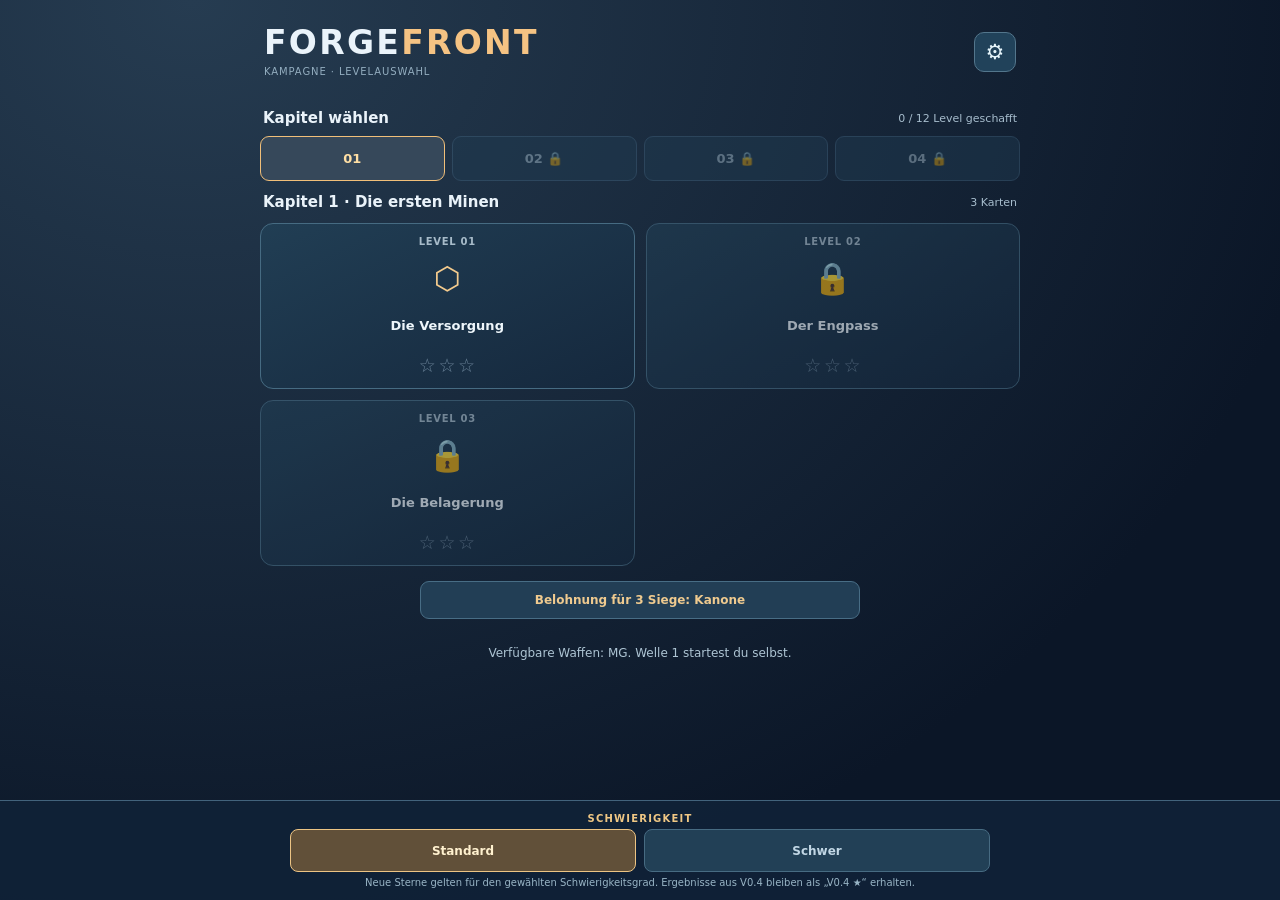
==== index.html @ 4bedb9d1 "build: synchronize standalone HTML with DEV3 T3 sources" ====
<!doctype html>
<html lang="de"><head><meta charset="UTF-8"><meta name="viewport" content="width=device-width,initial-scale=1,viewport-fit=cover"><meta name="theme-color" content="#0b1627"><title>Forgefront V0.5.0 DEV3 T3 – Kampagnen-Prototyp</title><style>:root{font-family:system-ui,-apple-system,'Segoe UI',sans-serif;color:#ecf4ff;background:#0b1627;font-synthesis:none}*{box-sizing:border-box}body{margin:0;background:radial-gradient(ellipse at 20% -10%,#263c51,#0b1627 68%);min-height:100vh}button{font:inherit;cursor:pointer;touch-action:manipulation}button:disabled{opacity:.42;cursor:default}.app{max-width:1000px;margin:auto;padding:8px 10px 155px}.brand{display:flex;justify-content:space-between;align-items:center;gap:8px;padding:1px 4px 5px}.brand h1{font-size:clamp(20px,4vw,28px);letter-spacing:.055em;margin:0}.brand h1 span{color:#f5c383}.brand small{color:#89abbc;letter-spacing:.08em;font-size:9px}.version{color:#f6c384;border:1px solid #47677a;border-radius:6px;padding:5px 7px;font-size:10px;white-space:nowrap}
.stats{position:sticky;top:env(safe-area-inset-top,0px);z-index:8;background:#0b1726f4;backdrop-filter:blur(9px);display:grid;grid-template-columns:repeat(5,minmax(0,1fr));gap:5px;padding:5px 0 7px}.stat{border:1px solid #35536b;background:#193048;border-radius:6px;text-align:center;padding:7px 1px}.stat label{display:block;font-size:clamp(8px,2vw,11px);color:#b4c8db;white-space:nowrap}.stat strong{display:block;font-size:clamp(14px,4vw,23px);font-variant-numeric:tabular-nums}
.maptop{display:flex;align-items:center;justify-content:space-between;gap:5px;padding:5px 2px;font-size:10px;font-weight:750;color:#b7c8d8;min-height:26px}.maptop #phase-label{background:#315a50;color:#bdf7d6;border-radius:4px;padding:4px 6px;white-space:nowrap}.maptop #phase-label.combat{background:#5e3940;color:#ffe0d0}.maptop #indicator{overflow:hidden;text-overflow:ellipsis;white-space:nowrap}.maptop #threat{color:#f9c68e;white-space:nowrap}.map-frame{position:relative}.boardbox{position:relative;height:clamp(340px,72dvh,780px);overflow:auto;border:1px solid #49667d;border-radius:10px;background:#112238;overscroll-behavior:contain;touch-action:pan-x pan-y}#board{display:block;width:864px;height:auto;touch-action:none;cursor:crosshair;user-select:none;-webkit-user-select:none}.minimap-wrap{position:absolute;right:8px;top:8px;pointer-events:none;opacity:.9}#minimap{width:61px;height:68px;background:#112438;border:1px solid #6e92a4;border-radius:6px;pointer-events:auto;cursor:crosshair;box-shadow:0 2px 8px #06121ca8}.game-hint{font-size:11px;line-height:1.35;color:#b2cbd8;min-height:32px;margin:8px 2px}
#overlay{position:absolute;inset:0;background:#081625e9;display:grid;place-items:center;z-index:5;padding:16px;text-align:center}#overlay.hidden{display:none}.intro{max-width:380px;padding:19px 17px;background:#192f46;border:1px solid #56748d;border-radius:15px;box-shadow:0 9px 40px #0008}.intro .o-icon{font-size:48px;color:#f1bd77}.intro h2{font-size:25px;margin:6px}.intro p{line-height:1.6;font-size:13px;color:#c4d7e3}
.bottom-dock{position:fixed;z-index:20;left:50%;transform:translateX(-50%);bottom:0;width:min(100%,860px);padding:0 10px calc(8px + env(safe-area-inset-bottom,0px));background:#132638;border:1px solid #476982;border-bottom:0;border-radius:15px 15px 0 0;box-shadow:0 -7px 30px #030e19a8}.dock-toggle{background:transparent;color:#f0f8ff;border:0;display:flex;align-items:center;gap:9px;width:100%;height:40px;justify-content:center;font-size:13px;font-weight:800;letter-spacing:.07em}.dock-toggle #dock-chevron{font-size:22px;color:#eac087}.dock-toggle #selection-label{font-size:10px;font-weight:400;color:#9bc5ca;letter-spacing:normal;margin-left:4px}.bottom-dock.open #dock-chevron{transform:rotate(180deg)}.tray{padding:4px 0 9px}.tray[hidden]{display:none}.builds{display:grid;grid-template-columns:repeat(6,minmax(0,1fr));gap:6px}.build{border:1px solid #466982;border-radius:9px;background:#1e3d53;color:#e9f6fa;padding:8px 2px;min-height:69px}.build.selected{border:2px solid #f6cf8d;background:#4a514e}.build b,.build small{display:block}.build b{font-size:11px}.build small{font-size:9px;color:#c1d6e3;white-space:nowrap}.glyph{display:block;color:#b2f0e1;font-size:24px;line-height:1.1}.tray-help{text-align:center;color:#96b3c7;font-size:10px;margin-top:7px}.dock-actions{display:grid;grid-template-columns:minmax(0,1fr) 65px 40px;gap:7px}.primary{background:linear-gradient(100deg,#efae64,#f7dca1);border:0;color:#12283a;font-weight:850;text-align:center;border-radius:8px;min-height:43px;font-size:12px;padding:7px}.smallbtn,.reset{border-radius:8px;background:#25475a;border:1px solid #4e7a8c;color:#d9eef5;font-size:12px;font-weight:800}.reset{font-size:22px}.dock-status{font-size:10px;text-align:center;white-space:nowrap;overflow:hidden;text-overflow:ellipsis;color:#a8bfd0;margin-top:5px;min-height:15px}
@media(min-width:700px){.app{padding:12px 16px 155px}.boardbox{height:clamp(440px,75dvh,900px)}.stat{padding:10px}.brand{padding:4px 0 8px}.dock-toggle{height:35px}.build{min-height:75px}}
@media(max-width:375px){.stat{padding:6px 0}.build{padding:6px 0}.build b{font-size:10px}.build small{font-size:8px}.dock-actions{grid-template-columns:minmax(0,1fr) 56px 38px}}

/* Forgefront 0.1.9 – readable throughput information and guided first-play tutorial */
.top-tools{display:flex;align-items:center;gap:7px}#help{border:1px solid #63899c;background:#24455b;color:#d6f5ff;border-radius:7px;font-weight:800;font-size:11px;padding:7px 9px;white-space:nowrap}
.intro-skip{border:none;background:transparent;color:#b2cfe1;margin-top:12px;display:block;width:100%;padding:10px 2px;text-decoration:underline;font-size:12px}
.tutorial,.details{position:absolute;z-index:7;left:8px;top:8px;width:min(290px,calc(100% - 93px));box-shadow:0 5px 25px #071525bb;background:#1b344aeF;border:1px solid #7294ac;border-radius:12px;color:#e8f5ff;padding:10px 12px}
.tutorial[hidden],.details[hidden]{display:none}.tutorial-head,.details-head{display:flex;justify-content:space-between;align-items:center;gap:5px;margin-bottom:7px}.tutorial-head strong{color:#f6ce91;font-size:11px;letter-spacing:.07em}
.tutorial-head button,.details-head button{background:#2a5066;border:1px solid #61859c;color:#e2f4fb;border-radius:6px;font-size:11px;padding:5px 7px}
.tutorial b{font-size:14px}.tutorial p{font-size:12px;line-height:1.38;margin:6px 0 1px;color:#d0e2ec}
.details{z-index:6;top:8px;width:min(310px,calc(100% - 25px));background:#142f44fa}.details-head strong{font-size:14px}.details-grid{display:grid;grid-template-columns:1fr 1fr;gap:7px;margin:4px 0 8px}.details-grid>div{background:#223e53;border:1px solid #4a7289;border-radius:8px;padding:8px}.details-grid small{display:block;color:#b3d0df;font-size:10px;letter-spacing:.06em}.details-grid b{display:block;color:#f8e1b0;font-size:19px;font-variant-numeric:tabular-nums;margin-top:3px}.details-grid>div:last-child b{color:#a3e8c9}.meter{height:9px;background:#304b5b;border-radius:7px;overflow:hidden}.meter span{display:block;width:0;height:100%;background:#76dbac;border-radius:7px;transition:width .1s}.details p{margin:8px 0 5px;font-size:12px;font-weight:750}.details>small{font-size:10px;color:#a9c2d0;line-height:1.4;display:block}
.build.guide-focus,#dock-toggle.guide-focus,#pause.guide-focus{border:2px solid #ffd48b!important;box-shadow:0 0 0 2px #9d7b3d!important}
@media(max-width:375px){#help{padding:6px;font-size:10px}.version{font-size:9px;padding:4px}.tutorial{width:min(265px,calc(100% - 78px));padding:8px}.tutorial p{font-size:11px}.details{width:calc(100% - 17px)}}

/* V0.2.1: compact always-open build phase toolbar, no reopening between actions */
.app{padding-bottom:162px}
.dock-toggle{height:23px;justify-content:space-between;padding:0 4px;font-size:10px;letter-spacing:.03em}
.dock-toggle #dock-chevron{font-size:16px}
.dock-toggle #selection-label{font-size:10px}
.tray{padding:2px 0 5px}
.builds{display:flex;gap:5px;overflow-x:auto;overscroll-behavior-x:contain;scrollbar-width:thin;padding-bottom:2px}
.build{flex:1 0 55px;min-width:55px;min-height:55px;padding:3px 2px;border-radius:7px}
.build b{font-size:10px}.build small{font-size:8px}.glyph{font-size:19px;line-height:1.1}
.tray-help{display:none}.primary{min-height:38px}
.bottom-dock.combat .dock-toggle,.bottom-dock.combat .tray{display:none!important}
@media(max-width:390px){.bottom-dock{padding-left:6px;padding-right:6px}.build{flex:0 0 58px}.dock-toggle #selection-label{font-size:9px}}

/* V0.3.0 mobile wave disclosure */
.wave-preview{padding:8px 10px;background:#183346;border:1px solid #476c7d;border-radius:8px;margin:8px 0;color:#eaf8ff}.wave-preview-head{display:flex;justify-content:space-between;align-items:center;gap:8px}.wave-preview-head b{font-size:11px;line-height:1.4}.wave-preview-head button{flex-shrink:0;border:1px solid #638499;background:#264a5e;color:#fff;border-radius:6px;padding:6px;font-size:10px}.wave-list{max-height:190px;overflow:auto;margin-top:8px}.wave-list[hidden]{display:none}.wave-list>div{display:flex;justify-content:space-between;gap:12px;padding:6px 2px;border-top:1px solid #466477;font-size:11px}.wave-list span{color:#c6dce8;text-align:right}.build{flex:0 0 61px}@media(max-width:390px){.wave-preview-head b{font-size:10px}.build{flex:0 0 58px}}

/* V0.3.1: no horizontal scrolling, persistent four-category mobile dock */
.stats{display:flex;justify-content:flex-end;padding:4px 8px}.stats .stat{min-width:100px;flex:0 1 auto}.categories{display:grid;grid-template-columns:repeat(4,minmax(0,1fr));gap:4px;margin:2px 0 4px}.category{min-width:0;background:#224359;color:#deedf4;border:1px solid #50758b;border-radius:6px;padding:8px 2px;font-weight:750;font-size:11px}.category span{display:block;font-size:10px}.category.selected{background:#936b38;border-color:#efc77f;color:#fff}.builds{display:grid;grid-template-columns:repeat(3,minmax(0,1fr));gap:6px;overflow:visible}.build{width:100%;min-width:0;min-height:56px;flex:initial}.build[hidden]{display:none!important}.tray[hidden]{display:none!important}.dock-actions{grid-template-columns:minmax(0,1fr) 44px}.bottom-dock.combat .categories{display:none}.combat-count{margin:4px 0;padding:6px 9px;border-radius:6px;background:#5b3142;color:#ffe9ee;font-weight:800;font-size:11px;text-align:center}.combat-count[hidden]{display:none}.bottom-dock{padding-bottom:max(5px,env(safe-area-inset-bottom))}.app{padding-bottom:205px}@media(max-width:390px){.category{padding:6px 1px;font-size:10px}.build{min-height:53px}}

/* V0.3.2: compact difficulty choice in start overlay */
.difficulty-picker{margin:12px 0;padding:10px;background:#1a344a;border:1px solid #648494;border-radius:9px;display:grid;gap:6px;text-align:left}.difficulty-picker label{font-size:10px;font-weight:850;letter-spacing:.06em;color:#ffdda6}.difficulty-picker select{width:100%;min-width:0;min-height:42px;border-radius:6px;border:1px solid #6797ae;background:#153148;color:#fff;font-size:13px;padding:7px}.difficulty-picker small{font-size:10px;color:#bad0dc;line-height:1.4}

.gold-warning{position:fixed;top:75px;left:50%;transform:translateX(-50%);z-index:50;width:min(90vw,400px);background:#782e3e;color:white;border:2px solid #ffb0ac;border-radius:11px;padding:12px;font-size:13px;text-align:center;font-weight:800;box-shadow:0 4px 25px #0009}.gold-warning[hidden]{display:none}.low-gold{color:#ff7d7d!important}.build.too-expensive small{color:#ff8787!important}

/* Hide setup-only controls in victory/defeat overlays. */
.difficulty-picker[hidden],.intro-skip[hidden]{display:none!important}
/* Intro and result dialogs must remain visible above the fixed mobile build toolbar. */
#overlay{position:fixed;inset:0;z-index:60;overflow-y:auto;padding:12px}
#overlay .intro{max-height:calc(100dvh - 24px);overflow-y:auto}

/* V0.4 Campaign prototype: isolated navigation; game HUD is absent from menu. */
[hidden]{display:none!important}
.campaign{min-height:100dvh;color:#eaf3fa;background:radial-gradient(ellipse at 15% 0%,#263c51,#0b1627 75%);padding:0 12px 130px}
.campaign-inner{max-width:760px;margin:0 auto}
.campaign-header{display:flex;align-items:center;justify-content:space-between;padding:23px 4px 16px}
.campaign-header h1{font-size:clamp(23px,5vw,33px);letter-spacing:.07em;margin:0}.campaign-header h1 span{color:#f5c383}.campaign-header p{color:#93adbf;letter-spacing:.09em;font-size:10px;margin:4px 0}
.icon-button{height:40px;min-width:42px;border:1px solid #53768c;border-radius:10px;color:#e6f5fb;background:#21425a;font-size:21px}
.campaign-heading{display:flex;align-items:center;justify-content:space-between;gap:8px;margin:12px 3px 9px}
.campaign-heading h2{font-size:15px;margin:0;font-weight:800}.campaign-heading span{font-size:11px;color:#a7bdcd;text-align:right}
.chapter-tabs{display:grid;grid-template-columns:repeat(4,minmax(0,1fr));gap:7px}
.chapter-tab{background:#203c52;border:1px solid #426580;border-radius:9px;color:#afc8d7;min-height:45px;font-weight:800;font-size:13px}
.chapter-tab.selected{border-color:#f1bf79;background:#36485a;color:#ffdfa4}.chapter-tab:disabled{opacity:.45}
.level-grid{display:grid;grid-template-columns:repeat(2,minmax(0,1fr));gap:11px;margin-top:12px}
.level-card{position:relative;display:flex;flex-direction:column;align-items:center;justify-content:space-between;gap:6px;min-height:166px;padding:12px 7px;border:1px solid #466b82;border-radius:13px;background:linear-gradient(155deg,#213e54,#15283d);color:#eef6fb}
.level-card.available{cursor:pointer}.level-card.available:focus-visible{outline:3px solid #f9c57c;outline-offset:2px}.level-card.locked{opacity:.63}.level-card strong{font-size:13px;min-height:30px;display:flex;align-items:center;text-align:center}.level-number{color:#a7bbc9;letter-spacing:.07em;font-size:10px;font-weight:800}.level-glyph{font-size:31px;color:#f4cb8d;line-height:1.2}
.level-card .level-stars{display:flex;gap:2px;font-size:19px;letter-spacing:.03em;color:#688096}.level-stars .earned{color:#ffd37c}.level-unavailable{font-size:9px;color:#bbc8d5;letter-spacing:.04em}.lock-icon{position:absolute;top:10px;right:10px;font-size:13px}
.campaign-note{text-align:center;color:#aec5d4;font-size:12px;line-height:1.45;padding:14px 9px}
.campaign-footer{position:fixed;z-index:20;bottom:0;left:0;right:0;background:#102238f5;border-top:1px solid #42637c;padding:12px max(12px,env(safe-area-inset-right)) max(12px,env(safe-area-inset-bottom));display:grid;gap:5px;justify-items:center}
.campaign-footer label{color:#efc784;font-size:10px;font-weight:850;letter-spacing:.12em}
.campaign-footer select{width:min(95vw,700px);border:1px solid #608299;border-radius:9px;min-height:42px;background:#233f55;color:#fff;text-align:center;font-weight:800;font-size:14px}
.campaign-footer small{color:#99b5c6;font-size:10px;text-align:center}
.settings-panel{position:fixed;z-index:80;inset:0;background:#07111dd9;padding:18px;display:flex;align-items:center;justify-content:center}
.settings-card{width:min(100%,410px);background:#1b3449;border:1px solid #7794a5;border-radius:15px;padding:17px;color:#f3f7fb;display:grid;gap:13px;box-shadow:0 20px 55px #061326bb}
.settings-title{display:flex;align-items:center;justify-content:space-between}.settings-title h2{margin:0;font-size:20px}.settings-card label{font-size:12px;font-weight:750}.settings-card select{min-height:42px;background:#284a60;color:white;border:1px solid #6b96a6;border-radius:8px;padding:7px}.settings-card p{font-size:12px;line-height:1.5;color:#c4d5e1;margin:0}
.back-button{border:1px solid #456a80;border-radius:7px;background:#193448;color:#dfebf6;font-weight:750;padding:7px 9px;font-size:11px;white-space:nowrap}
.result-actions{display:grid;gap:8px;margin-top:14px}.secondary-action{min-height:42px;background:#284c61;color:#eaf8fe;border:1px solid #62869c;border-radius:8px;font-size:13px;font-weight:800}
.result-rating{color:#ffcb69;font-size:29px;letter-spacing:.05em;font-weight:800;text-align:center;margin-top:9px}
body[data-menu-theme=light] .campaign{color:#1b3145;background:linear-gradient(145deg,#e5eff4,#f7fafc)}
body[data-menu-theme=light] .campaign-header h1 span{color:#9d671d}body[data-menu-theme=light] .campaign-header p,body[data-menu-theme=light] .campaign-heading span{color:#617786}
body[data-menu-theme=light] .chapter-tab{background:#edf4f8;border-color:#bacfdb;color:#35536a}
body[data-menu-theme=light] .chapter-tab.selected{background:#d5e8f1;border-color:#b98234;color:#283c4e}
body[data-menu-theme=light] .level-card{background:linear-gradient(140deg,#fff,#e3edf3);border-color:#b1c9d8;color:#1c3c52}
body[data-menu-theme=light] .level-number,body[data-menu-theme=light] .campaign-note{color:#526f80}
body[data-menu-theme=light] .level-card .level-stars{color:#a6b6bf}body[data-menu-theme=light] .level-stars .earned,body[data-menu-theme=light] .level-glyph{color:#b88424}
body[data-menu-theme=light] .campaign-footer{background:#f3f7faf7;border-color:#cad8e2}
body[data-menu-theme=light] .campaign-footer label{color:#79561c}body[data-menu-theme=light] .campaign-footer small{color:#536f81}
body[data-menu-theme=light] .campaign-footer select,body[data-menu-theme=light] .icon-button{background:#dceaf1;color:#1b364b;border-color:#abc6d5}
@media(max-width:390px){.brand h1{font-size:17px}.brand small{display:none}.back-button{font-size:10px;padding:6px}.campaign{padding-left:9px;padding-right:9px}.level-card{min-height:150px}}

.campaign{padding-bottom:180px}
.difficulty-buttons{display:grid;grid-template-columns:repeat(2,minmax(0,1fr));gap:8px;width:min(95vw,700px)}
.difficulty-buttons button{min-height:43px;min-width:0;padding:8px 2px;background:#224056;border:1px solid #476b82;color:#c2d7e5;border-radius:8px;font-size:12px;font-weight:800}
.difficulty-buttons button.selected{background:#615039;border-color:#ecc484;color:#fff1cf}
body[data-menu-theme=light] .difficulty-buttons button{background:#e1ecf2;border-color:#b5ccda;color:#425e70}
body[data-menu-theme=light] .difficulty-buttons button.selected{background:#f7e4bf;border-color:#b98937;color:#664817}
@media(max-width:600px){.campaign-note{display:none}}

.chapter-reward{text-align:center;margin:15px auto 2px;padding:11px 9px;max-width:440px;background:#223e55;border:1px solid #486d85;border-radius:9px;color:#efca8f;font-size:12px;font-weight:750}.chapter-reward.completed{border-color:#deb371;background:#384332;color:#ffe3b2}
.result-unlock{background:#344d52;border:1px solid #ecbe73;color:#ffe0a4;padding:12px 7px;border-radius:10px;margin-top:13px;font-size:14px;font-weight:800;line-height:1.4}.result-unlock[hidden]{display:none!important}
body[data-menu-theme=light] .chapter-reward{background:#eaf2f6;color:#795322;border-color:#c2d2dd}body[data-menu-theme=light] .chapter-reward.completed{background:#f8ecd2;border-color:#b98937}

/* V0.5 DEV1: compact in-combat speed selector and archived progress label. */
.speed-controls{display:flex;align-items:center;justify-content:center;gap:7px;margin:5px 0 0}
.speed-controls[hidden]{display:none!important}
.speed-controls span{font-size:10px;letter-spacing:.06em;font-weight:800;color:#b6cfdc;margin-right:4px}
.speed-controls button{flex:0 1 56px;min-height:44px;background:#224056;border:1px solid #59788b;border-radius:7px;color:#e6f5fb;font-weight:800;font-size:13px}
.speed-controls button.selected{background:#706044;border-color:#f2c987;color:#fff2c9}
.legacy-stars{display:block;font-size:10px;color:#a9becc;letter-spacing:.01em;padding-top:3px}
body[data-menu-theme=light] .legacy-stars{color:#566d79}

/* Always show data-integrity warnings even when menu hints are hidden on phones. */
.campaign-note.save-error{display:block!important;color:#ffca99;font-weight:800}</style></head>
<body>
<section id="campaign" class="campaign" aria-label="Forgefront Levelauswahl">
  <div class="campaign-inner">
    <header class="campaign-header"><div><h1>FORGE<span>FRONT</span></h1><p>KAMPAGNE · LEVELAUSWAHL</p></div><button type="button" id="settings-open" class="icon-button" aria-label="Einstellungen öffnen" title="Einstellungen">⚙</button></header>
    <div class="campaign-heading"><h2>Kapitel wählen</h2><span id="campaign-progress">0 / 3 geschafft</span></div>
    <nav id="chapter-tabs" class="chapter-tabs" aria-label="Kampagnenkapitel"></nav>
    <div class="campaign-heading"><h2 id="chapter-title">Kapitel 1</h2><span id="chapter-subtitle">Die ersten Schritte</span></div>
    <div id="level-grid" class="level-grid" aria-label="Levelkarten"></div>
    <div id="chapter-reward" class="chapter-reward" role="status">Belohnung nach Kapitelabschluss</div>
    <p id="campaign-note" class="campaign-note" role="status">Freigeschaltete Karten antippen und direkt bauen.</p>
  </div>
  <footer class="campaign-footer"><label for="difficulty">SCHWIERIGKEIT</label>
    <div id="difficulty-buttons" class="difficulty-buttons" role="group" aria-label="Schwierigkeitsgrad wählen">
      <button type="button" data-difficulty="standard">Standard</button><button type="button" data-difficulty="hard">Schwer</button>
    </div>
    <select id="difficulty" hidden aria-hidden="true" tabindex="-1"><option value="standard">Standard</option><option value="hard">Schwer</option></select>
    <small>Neue Sterne gelten für den gewählten Schwierigkeitsgrad. Ergebnisse aus V0.4 bleiben als „V0.4 ★“ erhalten.</small>
  </footer>
  <section id="settings-panel" class="settings-panel" hidden aria-label="Einstellungen">
    <div class="settings-card"><div class="settings-title"><h2>Einstellungen</h2><button type="button" id="settings-close" class="icon-button" aria-label="Einstellungen schließen">✕</button></div>
      <label for="theme-choice">Menüdesign</label><select id="theme-choice"><option value="dark">Dunkel</option><option value="light">Hell</option></select>
      <p>Das Menüdesign lässt sich ändern. Die Spielfeldfarben bleiben vorerst unverändert.</p>
      <p>Das Tutorial kannst du im Spiel jederzeit über <b>? HILFE</b> neu starten.</p>
      <button type="button" class="secondary-action" id="dev-test-levels" aria-pressed="false">TESTZUGANG · Alle Kapitel öffnen</button>
      <p>Nur in dieser Entwicklungsversion: öffnet alle Kapitel und Level vorübergehend. Siege im Testmodus verändern keine gespeicherten Sterne.</p>
      <button type="button" id="settings-done" class="primary">Zurück zur Levelauswahl</button>
    </div>
  </section>
</section>
<div id="game-shell" hidden><div class="app">
<header class="brand"><button type="button" id="back-to-campaign" class="back-button" aria-label="Zurück zur Levelauswahl">‹ Levelauswahl</button><div><h1>FORGE<span>FRONT</span></h1><small>LOGISTIK · BAUEN · ÜBERLEBEN</small></div><div class="top-tools"><button type="button" id="help" aria-label="Tutorial und Hilfe öffnen" title="Tutorial öffnen">? HILFE</button><span class="version">ALPHA 0.5.0 · DEV2</span></div></header>
<section class="stats" aria-label="Gold"><div class="stat"><label>● GOLD</label><strong id="gold">180</strong></div></section>
<main><div id="gold-warning" class="gold-warning" role="alert" hidden></div><div class="maptop"><span id="phase-label">BAUPHASE</span><span id="indicator">Industrie pausiert</span><span id="threat">5 WELLEN + BOSS</span></div>
<section id="wave-preview" class="wave-preview"><div class="wave-preview-head"><b id="next-wave">NÄCHSTE WELLE</b><button type="button" id="waves-toggle" aria-controls="wave-list" aria-expanded="false">Alle Wellen ▾</button></div><div id="wave-list" class="wave-list" hidden></div></section>
<div id="combat-count" class="combat-count" hidden></div><div class="map-frame"><section id="tutorial" class="tutorial" hidden aria-live="polite">
  <div class="tutorial-head"><strong id="tutorial-step">TUTORIAL 1/6</strong><button type="button" id="tutorial-skip">Überspringen ×</button></div>
  <b id="tutorial-title">Erzmine bauen</b><p id="tutorial-text">Baue eine Erzmine auf einem braunen Erzfeld.</p></section>
  <section id="details" class="details" hidden aria-live="polite"><div class="details-head"><strong id="details-title">Gebäude</strong><button type="button" id="details-close" aria-label="Details schließen">×</button></div>
  <div class="details-grid"><div><small id="details-max-label">MAX. RATE</small><b id="details-max">0,0/s</b></div><div><small id="details-actual-label">VERFÜGBAR</small><b id="details-actual">0,0/s</b></div></div>
  <div class="meter"><span id="details-meter"></span></div><p id="details-state">Status</p><small id="details-explain">Werte beziehen sich auf die aktuelle Kampfphase.</small></section><div id="boardbox" class="boardbox"><canvas id="board" width="1080" height="1200" aria-label="Spielfeld – ziehen zum Verschieben, zwei Finger für Zoom"></canvas>
</div><div id="overlay" class="hidden"><div class="intro" role="dialog" aria-modal="true" aria-labelledby="o-title"><div class="o-icon" id="o-icon">★</div><h2 id="o-title">ERGEBNIS</h2><p id="o-text"></p>
<div id="result-rating" class="result-rating" hidden aria-label="Levelbewertung"></div>
<div id="result-unlock" class="result-unlock" hidden aria-live="polite"></div>
<div class="result-actions"><button id="start" class="primary">Nochmal versuchen</button><button id="result-next" class="secondary-action" hidden>Nächstes Level</button><button id="result-hub" class="secondary-action">Zur Levelauswahl</button></div>
<button id="intro-skip" hidden>Ohne Tutorial spielen</button></div></div>
<div class="minimap-wrap"><canvas id="minimap" width="180" height="200" title="Kartenübersicht" aria-label="Minikarte"></canvas></div></div>
<div class="game-hint" id="hint" aria-live="polite">Die Prozentzahlen zeigen die prognostizierte Versorgung. Produktion pausiert.</div>
</main></div>
<div class="bottom-dock" id="dock" aria-label="Baumenü">
<button type="button" id="dock-toggle" class="dock-toggle" aria-expanded="false" aria-controls="build-tray"><span id="dock-chevron">⌃</span><span id="dock-label">BAUEN</span><span id="selection-label">Werkzeug wählen</span></button>
<div class="categories" aria-label="Baukategorien">
<button type="button" class="category" data-category="weapons">⌖ <span>Waffen</span></button>
<button type="button" class="category" data-category="factory">⚙ <span>Fabrik</span></button>
<button type="button" class="category" data-category="source">◆ <span>Erzeuger</span></button>
<button type="button" class="category" data-category="pipes">╋ <span>Rohre</span></button></div>
<div id="build-tray" class="tray" hidden><div class="builds">
<button class="build" data-category="weapons" data-type="turret"><span class="glyph">⌖</span><b>MG</b><small>24 Gold</small></button>
<button class="build" data-category="weapons" data-type="cannon"><span class="glyph">✹</span><b>Kanone</b><small>38 Gold</small></button>
<button class="build" data-category="weapons" data-type="mortar"><span class="glyph">◉</span><b>Mörser</b><small>42 Gold</small></button>
<button class="build" data-category="factory" data-type="factory"><span class="glyph">⚙</span><b>Fabrik</b><small>18 Gold</small></button>
<button class="build" data-category="source" data-type="mine"><span class="glyph">◆</span><b>Erzmine</b><small>22 Gold</small></button>
<button class="build" data-category="pipes" data-type="pipe"><span class="glyph">╋</span><b>Rohr</b><small>4 Gold</small></button>
<button class="build" data-category="pipes" data-type="bridge"><span class="glyph">⌒</span><b>Brücke</b><small>10 Gold</small></button>
<button class="build" data-category="pipes" data-type="eraser"><span class="glyph">⌫</span><b>Abriss</b><small id="refund-short">50/100%</small></button>
</div></div>
<div class="dock-actions"><button type="button" class="primary" id="pause">▶ WELLE 1 STARTEN</button><button type="button" id="reset" class="reset" title="Neue Runde">↻</button></div>
<div id="speed-controls" class="speed-controls" role="group" aria-label="Spieltempo" hidden><span>TEMPO</span><button type="button" data-speed="1" aria-pressed="false">1×</button><button type="button" data-speed="2" aria-pressed="true">2×</button><button type="button" data-speed="3" aria-pressed="false">3×</button></div>
<div id="status" class="dock-status" role="status">V0.5.0 DEV3 T3 · Kampfprototyp</div></div></div><script>(() => {
'use strict';
const BUILD_ID='0.5.0-dev3-t3';
const W=18,H=20,S=60,MAX_WAVES=6,FIRST_DELAY=2,DISPLAY_UPDATE_MS=250,DISPLAY_RESPONSE_S=1.5,DIRS=[[0,-1],[1,0],[0,1],[-1,0]];
const ECONOMY={goldPerType:{scout:1,normal:1,heavy:3,panic:1,boss:20},goldPerWave:20}; // V0.5 A20 test economy.
const DIFFICULTIES={
 standard:{name:'Standard',startGold:155,hq:15,enemyHp:1.32,spawn:1.14,damageBonus:.25},
 hard:{name:'Schwer',startGold:155,hq:15,enemyHp:1.32,spawn:1.14,damageBonus:0}
};
const PROGRESS_KEYS={standard:'v05_standard',hard:'v05_hard'};
const LEGACY_PROGRESS=['easy','normal','hard','crazy'];
let selectedDifficulty='standard';

const BASE_PATH=[[0,3],[1,3],[2,3],[3,3],[4,3],[5,3],[6,3],[6,4],[6,5],[7,5],[8,5],[9,5],[10,5],[10,6],[10,7],[10,8],[10,9],[11,9],[12,9],[12,8],[13,8],[13,9],[13,10],[12,10],[11,10],[11,11],[11,12],[12,12],[13,12],[14,12],[15,12],[15,13],[15,14],[15,15],[16,15],[16,16],[16,17],[16,18]];
const BASE_ORE=new Set(['7,14','6,14','7,15','6,15','4,13','3,13','3,12','4,12','2,9','3,9','5,9','9,17','10,17','12,16','13,16','14,5','15,5','15,6','2,5','3,5','15,18','14,18','11,4','10,14','7,17']);
// Campaign chapters and their maps are independent of the combat engine.
const PATH_ENGPASS=[
 ...Array.from({length:10},(_,x)=>[x,3]),
 ...Array.from({length:5},(_,i)=>[9,4+i]),
 ...Array.from({length:5},(_,i)=>[8-i,8]),
 ...Array.from({length:3},(_,i)=>[4,9+i]),
 ...Array.from({length:9},(_,i)=>[5+i,11]),
 ...Array.from({length:4},(_,i)=>[13,12+i]),
 [14,15],[15,15],[15,16],[15,17],[15,18],[16,18]
];
const ORE_ENGPASS=['2,5','3,5','2,6','3,6','12,4','12,5','11,4','11,6','15,7','16,7','15,8','16,8','6,13','7,13','8,13','6,14','7,14','8,14','9,17','10,17','10,18','5,16','15,12'];
const PATH_BELAGERUNG=[
 ...Array.from({length:7},(_,x)=>[x,2]),
 ...Array.from({length:4},(_,i)=>[6,3+i]),
 ...Array.from({length:4},(_,i)=>[5-i,6]),
 ...Array.from({length:4},(_,i)=>[2,7+i]),
 ...Array.from({length:10},(_,i)=>[3+i,10]),
 ...Array.from({length:4},(_,i)=>[12,11+i]),
 ...Array.from({length:5},(_,i)=>[11-i,14]),
 ...Array.from({length:3},(_,i)=>[7,15+i]),
 ...Array.from({length:9},(_,i)=>[8+i,17]),
 [16,18]
];
const ORE_BELAGERUNG=['1,4','1,5','0,5','3,4','4,4','8,3','9,3','8,4','9,4','4,12','5,12','4,13','5,13','6,12','14,12','15,12','14,13','15,13','13,15','14,15','9,18','10,18','11,18','12,18','4,17','5,17'];
// Terrain is shared across chapters; only the weapon choices change.
const MAP_BLUEPRINTS=[
 {name:'Die Versorgung',path:BASE_PATH,ore:[...BASE_ORE],hq:{x:16,y:18},challenge:0},
 {name:'Der Engpass',path:PATH_ENGPASS,ore:ORE_ENGPASS,hq:{x:16,y:18},challenge:1},
 {name:'Die Belagerung',path:PATH_BELAGERUNG,ore:ORE_BELAGERUNG,hq:{x:16,y:18},challenge:2}
];
const CHAPTERS=[
 {id:'c1',name:'Die ersten Minen',reward:'Kanone',weapon:'MG'},
 {id:'c2',name:'Schwere Geschütze',reward:'Mörser',weapon:'MG + Kanone'},
 {id:'c3',name:'Flächenverteidigung',reward:'Kapitel 4',weapon:'MG + Kanone + Mörser'},
 {id:'c4',name:'Forschung',reward:'Kampagnenabschluss',weapon:'MG + Kanone + Mörser'}
].map((chapter,ci)=>({...chapter,levels:MAP_BLUEPRINTS.map((template,i)=>({...template,id:'c'+(ci+1)+'-l'+(i+1),ready:true}))}));
const ALL_LEVELS=CHAPTERS.flatMap(ch=>ch.levels);
let PATH=BASE_PATH.map(p=>p.slice()),ORE=new Set(BASE_ORE),HQ={x:16,y:18},currentLevel=null;
let activeChapter=CHAPTERS[0].id;
let devTestAccess=false;
const BASE_WEAPON_UNLOCKS={turret:1,cannon:2,mortar:3};
const levelChapter=id=>CHAPTERS.findIndex(ch=>ch.levels.some(l=>l.id===id))+1;
const buildingAvailable=type=>['turret','cannon','mortar','mine','factory','pipe','bridge','eraser'].includes(type)&&(!(type in BASE_WEAPON_UNLOCKS)||BASE_WEAPON_UNLOCKS[type]<=levelChapter(currentLevel?.id));
const SAVE_KEY='forgefront.progress.v2';
const EMPTY_SAVE=()=>({version:2,difficulty:'standard',theme:'dark',tutorialSeen:false,results:{}});
const isRecord=value=>value!==null&&typeof value==='object'&&!Array.isArray(value);
let saveWritable=true;
function loadSave(){
 // A damaged optional V0.3 save must never invalidate a healthy V0.4/V0.5 save.
 let raw;
 try{raw=window.localStorage?.getItem(SAVE_KEY);}catch{return EMPTY_SAVE();}
 if(raw!==null&&raw!==undefined){
  try{
   const data=JSON.parse(raw);
   if(!isRecord(data)||data.version!==2||!isRecord(data.results))throw Error('Invalid v2 save format');
   const results=Object.fromEntries(Object.entries(data.results).map(([id,entry])=>[id,isRecord(entry)?entry:{}]));
   return {version:2,difficulty:data.difficulty==='hard'?'hard':'standard',theme:data.theme==='light'?'light':'dark',tutorialSeen:data.tutorialSeen===true,results};
  }catch{
   // Preserve unreadable v2 bytes rather than overwriting them on a later persist().
   saveWritable=false;return EMPTY_SAVE();
  }
 }
 try{
  const old=JSON.parse(window.localStorage?.getItem('forgefront.progress.v1')||'null');
  // DEV1 had different layouts: migrate only preferences, never medals/unlocks.
  if(old?.version===1)return {version:2,difficulty:old.difficulty==='hard'?'hard':'standard',theme:old.theme==='light'?'light':'dark',tutorialSeen:old.tutorialSeen===true,results:{}};
 }catch{/* A malformed legacy record has no effect on a fresh game. */}
 return EMPTY_SAVE();
}
const save=loadSave();selectedDifficulty=save.difficulty;
function persist(){if(!saveWritable)return;try{window.localStorage?.setItem(SAVE_KEY,JSON.stringify(save));}catch{/* Game remains playable in private mode. */}}
function progressBest(levelId,key){const v=save.results[levelId]?.[key];return v&&Number.isInteger(v.stars)&&v.stars>=1&&v.stars<=3&&Number.isInteger(v.leaks)&&v.leaks>=0?v:null;}
function best(levelId,difficulty){return progressBest(levelId,PROGRESS_KEYS[difficulty]);}
function legacyBest(levelId){return LEGACY_PROGRESS.map(key=>progressBest(levelId,key)).filter(Boolean).sort((a,b)=>b.stars-a.stars||a.leaks-b.leaks)[0]||null;}
function completed(levelId){return Object.keys(PROGRESS_KEYS).some(d=>!!best(levelId,d))||!!legacyBest(levelId);}
function chapterCompleted(ch){return ch.levels.every(l=>completed(l.id));}
function chapterUnlocked(i){return devTestAccess||i===0||chapterCompleted(CHAPTERS[i-1]);}
function unlocked(levelId){const idx=ALL_LEVELS.findIndex(l=>l.id===levelId);return idx>=0&&(devTestAccess||idx===0||completed(ALL_LEVELS[idx-1].id));}
function availableLevel(id){const level=ALL_LEVELS.find(l=>l.id===id);return level&&level.ready&&unlocked(id)?level:null;}
function score(leaks){return leaks===0?3:leaks<=4?2:1;}
function storeVictory(){if(!currentLevel||!g?.bossDefeated||g.bossEscaped)return null;
 const stars=score(g.leaks);
 if(devTestAccess)return stars; // Test levels can be sampled without contaminating campaign records.
 const old=best(currentLevel.id,selectedDifficulty);
 if(!old||stars>old.stars||stars===old.stars&&g.leaks<old.leaks){
  if(!isRecord(save.results[currentLevel.id]))save.results[currentLevel.id]={};
  save.results[currentLevel.id][PROGRESS_KEYS[selectedDifficulty]]={stars,leaks:g.leaks};persist();
 }
 return stars;
}
function renderCampaign(){
 $('difficulty').value=selectedDifficulty;
 document.querySelectorAll('[data-difficulty]').forEach(b=>{const active=b.dataset.difficulty===selectedDifficulty;b.classList.toggle('selected',active);b.setAttribute('aria-pressed',String(active));});
 const total=ALL_LEVELS.filter(l=>l.ready).length,done=ALL_LEVELS.filter(l=>l.ready&&completed(l.id)).length;
 $('campaign-progress').textContent=done+' / '+total+' Level geschafft'+(devTestAccess?' · TESTZUGANG':'');
 $('chapter-tabs').innerHTML=CHAPTERS.map((ch,i)=>'<button type="button" data-chapter="'+ch.id+'" class="chapter-tab'+(ch.id===activeChapter?' selected':'')+'" '+(chapterUnlocked(i)?'':'disabled')+' aria-label="Kapitel '+(i+1)+(chapterUnlocked(i)?' auswählen':' gesperrt')+'">'+String(i+1).padStart(2,'0')+(chapterCompleted(ch)?' ★':chapterUnlocked(i)?'':' 🔒')+'</button>').join('');
 const requested=CHAPTERS.find(ch=>ch.id===activeChapter)||CHAPTERS[0];
  const chapter=chapterUnlocked(CHAPTERS.indexOf(requested))?requested:CHAPTERS[0];activeChapter=chapter.id;
 $('chapter-title').textContent='Kapitel '+(CHAPTERS.indexOf(chapter)+1)+' · '+chapter.name;
 $('chapter-subtitle').textContent=chapter.levels.length+' Karten';
 $('level-grid').innerHTML=chapter.levels.map((l,i)=>{
  const isOpen=l.ready&&unlocked(l.id),rating=best(l.id,selectedDifficulty),legacy=legacyBest(l.id);
  const stars=Array.from({length:3},(_,j)=>'<span class="'+(rating&&j<rating.stars?'earned':'')+'">'+(rating&&j<rating.stars?'★':'☆')+'</span>').join('');
  return '<button class="level-card'+(isOpen?' available':' locked')+'" type="button" data-level="'+l.id+'" '+(isOpen?'':'disabled')+' aria-label="Level '+(i+1)+': '+l.name+(isOpen?' öffnen':l.ready?' gesperrt':' noch in Entwicklung')+'">'+
  '<span class="level-number">LEVEL '+String(i+1).padStart(2,'0')+'</span><span class="level-glyph">'+(isOpen?(l.challenge===1?'⌁':l.challenge===2?'⚑':'⬡'):'🔒')+'</span><strong>'+l.name+'</strong>'+
  (l.ready?'<span class="level-stars" aria-label="'+(rating?rating.stars+' von 3 Sternen in '+DIFFICULTIES[selectedDifficulty].name:'Noch keine Sterne im neuen Modus')+'">'+stars+'</span>'+(legacy?'<span class="legacy-stars" aria-label="Frühere Version: '+legacy.stars+' von 3 Sternen">V0.4 ★'+legacy.stars+'</span>':''):'<span class="level-unavailable">IN VORBEREITUNG</span>')+
  ''+'</button>';
 }).join('');
 $('campaign-note').textContent=saveWritable?'Verfügbare Waffen: '+chapter.weapon+'. Welle 1 startest du selbst.':'⚠ Spielstand beschädigt: Die alten Daten bleiben erhalten, neue Fortschritte werden nicht gespeichert. Bitte Speicherstand sichern.';
 $('campaign-note').classList.toggle('save-error',!saveWritable);
  const chIndex=CHAPTERS.indexOf(chapter),chDone=chapterCompleted(chapter);
  $('chapter-reward').textContent=chDone?(chIndex===3?'★ Kampagne abgeschlossen':'★ Kapitel abgeschlossen · '+chapter.reward+' freigeschaltet'):'Belohnung für 3 Siege: '+chapter.reward+(chIndex===2?' · Labor folgt später':'');
  $('chapter-reward').classList.toggle('completed',chDone);
}
function showCampaign(){
 g=null;currentLevel=null;acc=0;pointerPositions.clear();gesture=null;warningExpires=0;
 $('overlay').classList.add('hidden');$('tutorial').hidden=true;$('details').hidden=true;
 $('game-shell').hidden=true;$('campaign').hidden=false;
 $('settings-panel').hidden=true;document.body.dataset.menuTheme=save.theme;
 renderCampaign();
}
function loadMap(level){
 PATH=level.path.map(([x,y])=>[x,y]);ORE=new Set(level.ore);
 HQ={...level.hq};
}
function syncWeaponUnlocks(){
 buildButtons.forEach(b=>{const allowed=buildingAvailable(b.dataset.type);b.hidden=!allowed;b.disabled=!allowed;});
}
function startLevel(id){
 const level=availableLevel(id);if(!level)return false;
 currentLevel=level;loadMap(level);syncWeaponUnlocks();
 $('campaign').hidden=true;$('game-shell').hidden=false;$('settings-panel').hidden=true;
 reset();goto(HQ.x===16?8:9,10);
 return true;
}
function changeDifficulty(value){if(!$('campaign').hidden&&DIFFICULTIES[value]){selectedDifficulty=value;save.difficulty=value;persist();renderCampaign();return true;}return false;}
function applyTheme(theme){save.theme=theme==='light'?'light':'dark';document.body.dataset.menuTheme=save.theme;$('theme-choice').value=save.theme;persist();}
const COST={turret:24,cannon:38,mortar:42,mine:22,factory:18,pipe:4,bridge:10};
const WEAPONS={turret:{range:3.3,interval:.45,damage:3,demand:0.6},cannon:{range:4,interval:1.9,damage:11,demand:0.6},mortar:{range:5,minRange:1.5,interval:2.2,damage:7,radius:1.45,demand:0.65}};
const isWeapon=b=>!!b&&WEAPONS[b.type]!==undefined,weaponDemand=b=>WEAPONS[b.type]?.demand||0;
const LEGACY_WAVES=[
 {label:"ERSTE VERTEIDIGUNG",count:30,groupSize:6,interval:0.221,gap:0.75,hp:8,speed:1.45,pattern:["normal","normal","scout","normal","scout","normal","normal","normal","scout","normal","scout","normal","normal","scout","normal","scout"]},
 {label:"SCOUT-ANSTURM",count:50,groupSize:10,interval:0.173,gap:0.72,hp:9,speed:1.65,pattern:["scout","normal","scout","scout","normal","scout","scout","normal","scout","scout","normal","scout","scout","normal","scout","scout","normal","scout","scout","normal","scout","normal","scout","normal","scout"]},
 {label:"PANZERKOLONNE",count:65,groupSize:13,interval:0.230,gap:0.90,hp:11,speed:1.52,pattern:["heavy","normal","normal","scout","heavy","normal","heavy","normal","scout","normal","heavy","normal","scout","normal","heavy","normal","normal","scout","heavy","normal","scout","normal","heavy","normal","scout","normal","heavy","normal","normal","scout"]},
 {label:"GROSSANGRIFF",count:90,groupSize:15,interval:0.165,gap:0.76,hp:12,speed:1.68,pattern:["scout","normal","scout","heavy","normal","scout","normal","heavy","scout","normal","scout","normal","scout","heavy","normal","scout","normal","heavy","scout","normal","scout","heavy","normal","scout","normal","scout","normal","heavy","scout","normal","scout","normal","heavy","scout","normal","scout","normal","scout","heavy","normal","scout","normal","scout","heavy","scout"]},
 {label:"ÜBERMACHT",count:130,groupSize:26,interval:0.139,gap:0.70,hp:11,speed:1.86,pattern:["scout","scout","normal","scout","normal","scout","scout","heavy","normal","scout","scout","normal","scout","scout","normal","scout","scout","normal","scout","scout","heavy","normal","scout","scout","normal","scout","normal","scout","scout","normal","scout","scout","heavy","scout","normal","scout","scout","normal","scout","scout","scout","normal","scout","scout","normal","heavy","scout","scout","normal","scout","scout","normal","scout","scout","normal","scout","scout","normal","heavy","scout","scout","normal","scout","scout","normal"]},
 {label:"BOSS: EISENBRECHER",count:74,groupSize:14,interval:0.216,gap:0.99,hp:13,speed:1.58,pattern:["scout","normal","scout","heavy","normal","scout","normal","scout","heavy","normal","scout","normal","scout","heavy","scout","normal","scout","normal","heavy","scout","normal","scout","heavy","normal","scout","normal","scout","heavy","scout","normal","scout","normal","scout","normal"],boss:true}
];
// Twelve V0.5 test profiles: 4 chapters x 3 maps, six waves and mandatory boss kill.
// Count targets follow the LATER moderate-wave decision, not the earlier 184–290 proposal.
const CHAPTER_WAVES=[
 {counts:[12,19,24,30,36,29],hp:[6,7,7,8,9,10],heavy:[0,0,0,0,0,0],panic:[0,0,0,0,0,0],bossHp:48,
  intervals:[.61,.56,.53,.50,.49,.53],speed:[1.20,1.30,1.40,1.42,1.50,1.45]},
 {counts:[14,22,28,35,43,33],hp:[7,8,9,10,11,12],heavy:[.10,.15,.18,.20,.24,.24],panic:[0,0,0,0,0,0],bossHp:64,
  intervals:[.64,.59,.56,.52,.50,.54],speed:[1.18,1.26,1.35,1.42,1.48,1.43]},
 {counts:[16,25,32,39,47,39],hp:[7,8,9,10,11,12],heavy:[.08,.12,.16,.18,.20,.22],panic:[1,1,2,2,3,2],bossHp:75,
  intervals:[.67,.63,.59,.56,.54,.58],speed:[1.17,1.25,1.33,1.40,1.44,1.41]},
 {counts:[18,27,35,43,52,40],hp:[8,9,10,11,12,13],heavy:[.15,.18,.22,.24,.27,.30],panic:[1,2,2,3,3,3],bossHp:88,
  intervals:[.69,.65,.62,.58,.56,.60],speed:[1.17,1.26,1.35,1.41,1.46,1.43]}
];
const WAVE_LABELS=['VORHUT','SCHNELLE VERBÄNDE','VERSORGUNG UNTER DRUCK','ANGRIFFSFORMATION','GROSSANGRIFF','KAPITELBOSS'];
function levelWaves(){
 if(!currentLevel)return LEGACY_WAVES;
 const chapter=Math.max(0,levelChapter(currentLevel.id)-1),map=currentLevel.challenge;
 const plan=CHAPTER_WAVES[chapter],extra=map===0?0:map===1?.07:.12;
 return plan.counts.map((original,i)=>{
  const count=original+Math.round(original*extra);
  return {
   label:WAVE_LABELS[i],count,hp:plan.hp[i]+(map===2?1:0),
   speed:plan.speed[i]+(map===1?.02:map===2?.04:0),
   interval:plan.intervals[i]+(map===1?.03:map===2?.05:0),
   groupSize:Math.max(6,Math.round(count/4)),gap:.85+map*.09,
   scoutShare:chapter===0?.44:.30,heavyShare:plan.heavy[i],
   panicGroups:plan.panic[i]+(map===2&&chapter>=2&&i>2?1:0)+(currentLevel.id==='c3-l2'&&i>=3?1:0),
   variantSeed:chapter*71+map*19+i*11+1,
   boss:i===5,bossHp:plan.bossHp+map*8,bossSpeed:[.78,.81,.82][map],bossArmor:0
  };
 });
}
const $=id=>document.getElementById(id),canvas=$('board'),ctx=canvas.getContext('2d'),boardbox=$('boardbox'),mini=$('minimap'),mc=mini.getContext('2d');
const buildButtons=[...document.querySelectorAll('.build')],speedValues=[1,2,3],minZoom=.35,maxZoom=3;
const key=(x,y)=>x+','+y,adj=(a,b)=>Math.abs(a.x-b.x)+Math.abs(a.y-b.y)===1;
let g,previous=performance.now(),acc=0,speedIndex=1,zoom=1,nextId=1,pointerPositions=new Map(),gesture=null,networkConnectionCache=new Map(),topologyVersion=0,flowCache=null,activeFlowCache=null,pipeTypeCache=null,displayRatios=new Map(),lastDisplayAt=null;
// Per-tick spatial index makes mortar targeting predictable under dense swarms.
const enemyPositions=new Map(),enemyBuckets=new Map(),splashCache=new Map(),targetCache=new Map();
function refreshEnemyGeometry(){
 enemyPositions.clear();enemyBuckets.clear();splashCache.clear();targetCache.clear();
 for(const e of g.enemies){const p=enemyPos(e);enemyPositions.set(e.id,p);
  const k=key(Math.floor(p.x),Math.floor(p.y));if(!enemyBuckets.has(k))enemyBuckets.set(k,[]);enemyBuckets.get(k).push(e);
 }
}
const cachedPos=e=>enemyPositions.get(e.id)||enemyPos(e);
function building(type,x,y){return {id:nextId++,type,x,y,cool:0,fireCharge:0,waveAmount:0,lastWaveRate:null,lastIssue:'Noch nicht getestet',committed:false};}
function inform(msg){$('hint').textContent=msg;$('status').textContent=msg;}
function overlay(icon,title,description,action){$('o-icon').textContent=icon;$('o-title').textContent=title;$('o-text').textContent=description;$('start').textContent=action;$('intro-skip').hidden=true;$('overlay').classList.remove('hidden');}
function at(x,y){return g.buildings.find(b=>b.x===x&&b.y===y);}
function isRoad(x,y){return PATH.some(p=>p[0]===x&&p[1]===y);}
function isPipe(b){return !!b&&(b.type==='pipe'||b.type==='bridge');}
function nearby(b){return DIRS.map(d=>at(b.x+d[0],b.y+d[1])).filter(Boolean);}
let activeCategory=null;
function showBuildTray(open){if(!open)activeCategory=null;else if(!activeCategory)activeCategory='weapons';renderBuildCategory();}
function renderBuildCategory(){
 const open=!!activeCategory&&g?.phase==='build'&&g?.mode==='playing';
 $('build-tray').hidden=!open;$('dock').classList.toggle('open',open);
 $('dock-toggle').setAttribute('aria-expanded',String(open));
 for(const b of document.querySelectorAll('.category')){const yes=b.dataset.category===activeCategory;b.classList.toggle('selected',yes);b.setAttribute('aria-pressed',String(yes));}
 for(const b of buildButtons)b.hidden=!open||b.dataset.category!==activeCategory||!buildingAvailable(b.dataset.type);
}
function toggleCategory(name){if(g.mode!=='playing'||g.phase!=='build')return;activeCategory=activeCategory===name?null:name;renderBuildCategory();}

// Auto-detect a pipe component's material from its terminal buildings.
// Factories are converters/endpoints, NOT transit nodes for either medium.
// A component with both mine and turret terminals is not constructible.
function scanPipeTypes(){
 const types=new Map(),conflicts=[],visited=new Set();
 for(const start of g.buildings){if(!isPipe(start)||visited.has(start.id))continue;
  const stack=[start],group=[],terminals=new Set();visited.add(start.id);
  while(stack.length){const b=stack.pop();group.push(b);
   for(const n of nearby(b)){
    if(isPipe(n)&&!visited.has(n.id)){visited.add(n.id);stack.push(n);}
    else if(n.type==='mine')terminals.add('metal');
    else if(isWeapon(n))terminals.add('ammo');
   }
  }
  const mixed=terminals.size>1,material=mixed?'conflict':terminals.size===1?[...terminals][0]:null;
  for(const b of group)types.set(b.id,material);
  if(mixed)conflicts.push(group.map(b=>b.id));
 }
 return {types,conflicts};
}
function pipeTypes(){if(pipeTypeCache&&pipeTypeCache.version===topologyVersion)return pipeTypeCache.types;
 const scanned=scanPipeTypes();pipeTypeCache={version:topologyVersion,types:scanned.types};return scanned.types;
}
function reset(){
 warningExpires=0;warningText='';hoverCell=null;$('gold-warning').hidden=true;$('gold').classList.remove('low-gold');
 activeCategory=null;delete $('wave-list').dataset.ready;
 nextId=1;speedIndex=1;networkConnectionCache.clear();topologyVersion++;flowCache=null;pipeTypeCache=null;activeFlowCache=null;displayRatios.clear();lastDisplayAt=null;
 const difficulty=DIFFICULTIES[selectedDifficulty];
 g={mode:'playing',levelId:currentLevel.id,phase:'build',wave:0,paused:false,time:0,enemyDelay:null,difficulty:selectedDifficulty,gold:difficulty.startGold,metal:0,ammo:0,hp:difficulty.hq,kills:0,leaks:0,bossDefeated:false,bossEscaped:false,
  selected:null,buildings:[],packets:[],enemies:[],shots:[],spawner:null,deliveredMetal:0,deliveredAmmo:0,producedMetal:0,producedAmmo:0,ammoSpent:0,shotsFired:0,
  waves:Array.from({length:MAX_WAVES},()=>({started:false,doneSpawning:false,alive:0,paid:false})),goldEarned:0,goldRefunded:0,waveStart:0,tutorial:{active:false,stage:0,completed:false},selectedBuildingId:null};
 acc=0;pointerPositions.clear();gesture=null;refreshEnemyGeometry();
 $('overlay').classList.add('hidden');showBuildTray(false);$('tutorial').hidden=true;$('details').hidden=true;
 const firstTutorial=!save.tutorialSeen;g.tutorial.active=firstTutorial;if(firstTutorial){save.tutorialSeen=true;persist();}
 inform('BAUPHASE: Plane dein Netz in Ruhe. Starte Welle 1 erst, wenn du bereit bist.');update();draw();
}
function buildError(type,x,y){
 if(g.mode!=='playing'||g.phase!=='build')return 'Bauen ist nur zwischen den Wellen erlaubt.';
 if(!buildingAvailable(type))return 'Dieses Geschütz wird in einem späteren Kapitel freigeschaltet.';
 if(x<0||y<0||x>=W||y>=H)return 'Außerhalb der Karte.';
 if(at(x,y))return 'Dieses Feld ist bereits belegt.';
 if(type==='bridge'){if(!isRoad(x,y))return 'Eine Brücke kann nur auf dem Gegnerweg stehen.';const q=PATH[PATH.length-1];if(x===q[0]&&y===q[1])return 'HQ-Feld darf nicht überbaut werden.';}
 else if(isRoad(x,y))return 'Hier verläuft der Gegnerweg – nimm eine Brücke.';
 if(type==='mine'&&!ORE.has(key(x,y)))return 'Eine Mine braucht ein Erzfeld.';
 if(type!=='mine'&&ORE.has(key(x,y)))return 'Dieses Erzfeld ist für eine Mine reserviert.';
 if(g.gold<COST[type])return 'Es fehlen '+(COST[type]-g.gold)+' Gold.';
 return null;
}
let warningExpires=0,warningText='',hoverCell=null;
function warnGold(cost,type){
 const labels={turret:'MG',cannon:'Kanone',mortar:'Mörser',mine:'Erzmine',factory:'Fabrik',pipe:'Rohr',bridge:'Brücke'};
 warningText='⚠ ZU WENIG GOLD: '+(labels[type]||'Gebäude')+' '+cost+' · vorhanden '+g.gold+' · fehlen '+(cost-g.gold);
 warningExpires=performance.now()+2400;
 $('gold-warning').textContent=warningText;$('gold-warning').hidden=false;
 $('gold').classList.add('low-gold');
 inform(warningText);
}
function payGold(cost){if(g.gold<cost)return false;g.gold-=cost;return true;}

function erase(x,y,silent=false){
 if(g.mode!=='playing'||g.phase!=='build'){if(!silent)inform('Abriss ist während einer Angriffswelle gesperrt.');return false;}
 const b=at(x,y);if(!b){if(!silent)inform('Hier steht kein Gebäude.');return false;}
 g.buildings.splice(g.buildings.indexOf(b),1);networkConnectionCache.clear();topologyVersion++;flowCache=null;pipeTypeCache=null;activeFlowCache=null;if(g.selectedBuildingId===b.id)hideDetails();
 const refund=Math.floor(COST[b.type]*(b.committed?.5:1));g.gold+=refund;g.goldRefunded+=refund;
 if(!silent)inform('Abgebaut: '+refund+' Gold zurück.');update();return true;
}
function select(type){if(g.mode!=='playing'||g.phase!=='build'||!buildingAvailable(type))return;
 hoverCell=null;
 g.selected=g.selected===type?null:type;
 inform(g.selected==='pipe'?'Rohr aktiv: mit Finger über die Karte ziehen.':g.selected==='eraser'?'Radierer aktiv: Zum Entfernen auf Gebäude oder Rohr tippen.':g.selected?'Feld wählen: '+({mine:'Erzmine: fördert Metall (MAX 1,0/s) auf Erzfeldern.',factory:'Fabrik frei platzieren.',turret:'MG frei platzieren.',cannon:'Kanone gegen Panzer.',mortar:'Mörser für Gruppen.',bridge:'Brücke auf Gegnerweg bauen.'}[g.selected]||''):'Karte verschieben; mit zwei Fingern zoomen.');
 update();
}
function place(type,x,y,silent=false){
 if(g.mode!=='playing'||g.phase!=='build'){if(!silent)inform('Während der Angriffswelle ist Bauen gesperrt.');return false;}
 let desired=type;if(type==='pipe'&&isRoad(x,y))desired='bridge';
 const err=buildError(desired,x,y);if(err){if(!silent){if(g.gold<COST[desired]&&err.includes('Gold'))warnGold(COST[desired],desired);else inform(err);}return false;}
 // Validate entire topology before spending gold; abort mixed-medium networks.
 const candidate=building(desired,x,y);g.buildings.push(candidate);
 if(scanPipeTypes().conflicts.length){g.buildings.pop();inform('Rohrkonflikt: Metall und Munition dürfen nicht im selben Rohrnetz sein. Trenne die Leitungen an der Fabrik.');return false;}
 if(!payGold(COST[desired])){g.buildings.pop();if(!silent)warnGold(COST[desired],desired);return false;}
 networkConnectionCache.clear();topologyVersion++;flowCache=null;pipeTypeCache=null;activeFlowCache=null;if(!silent)inform(desired==='bridge'?'Brücke verbunden.':desired==='pipe'?'Rohr gebaut – automatisch verbunden.':desired==='mine'?'Erzmine: MAX 1 Metall/s. Über Rohre mit einer Fabrik verbinden.':'Gebäude steht – Versorgung über Rohre anschließen.');
 update();return true;
}
function startWave(){
 if(g.mode!=='playing'||g.phase!=='build'||g.wave>=MAX_WAVES)return false;
 primeDisplayRatios();g.wave++;g.phase='combat';g.paused=false;g.selected=null;hoverCell=null;g.enemyDelay=FIRST_DELAY;g.spawner=null;g.waveStart=g.time;for(const b of g.buildings){b.waveAmount=0;b.cool=0;b.fireCharge=0;}
 g.waves[g.wave-1].started=true;for(const b of g.buildings)b.committed=true;syncTutorial();
 showBuildTray(false);
 inform((g.wave===MAX_WAVES?'BOSSWELLE':'WELLE '+g.wave)+' startet! Die Versorgungsbilanz gilt sofort, Gegner erscheinen in '+FIRST_DELAY+' Sekunden.');update();return true;
}
function checkWaveComplete(){
 const r=g.waves[g.wave-1];if(!r||!r.doneSpawning||r.alive!==0||g.spawner||g.enemyDelay!==null||g.phase!=='combat')return;
 if(!r.paid){r.paid=true;const reward=ECONOMY.goldPerWave;g.gold+=reward;g.goldEarned+=reward;}
 captureWaveMetrics();if(g.wave===MAX_WAVES){finish(g.bossDefeated&&!g.bossEscaped);return;}
 g.phase='build';g.selected=null;g.paused=false;showBuildTray(false);
 inform('Welle '+g.wave+' überstanden! +'+ECONOMY.goldPerWave+' Gold. Industrie pausiert. In Ruhe umbauen, dann Welle '+(g.wave+1)+' starten.');
 update();
}
function enemyPos(e){const i=Math.min(Math.floor(e.pos),PATH.length-2),a=PATH[i],b=PATH[i+1],t=Math.min(1,e.pos-i);return{x:a[0]+(b[0]-a[0])*t,y:a[1]+(b[1]-a[1])*t};}
function finish(win){
 win=!!win&&g.bossDefeated&&!g.bossEscaped;if(!win&&g.phase==='combat')captureWaveMetrics();
 g.mode=win?'won':'lost';g.paused=false;
 const chapterIndex=levelChapter(currentLevel.id)-1,chapter=CHAPTERS[chapterIndex];
 const firstChapterClear=win&&currentLevel.challenge===2&&!chapterCompleted(chapter)&&!devTestAccess;
 const stars=win?storeVictory():null;
 g.chapterClear=firstChapterClear;
 overlay(win?'★':'⚠',firstChapterClear?(chapterIndex===3?'KAMPAGNE ABGESCHLOSSEN!':'KAPITEL '+(chapterIndex+1)+' ABGESCHLOSSEN!'):win?'BOSS BESIEGT!':g.bossEscaped?'BOSS ENTWISCHT!':'BASIS VERLOREN',
 win?'Boss besiegt! '+g.kills+' Abschüsse · '+g.leaks+' Durchbrüche · HQ: '+g.hp+' Leben.':
 g.bossEscaped?'Der Boss ist durchgekommen. Das Level ist unabhängig von den HQ-Leben verloren.':
 g.kills+' Gegner besiegt, '+g.leaks+' Durchbrüche. Verbessere Standorte und Versorgung.','Nochmal versuchen');
 $('result-rating').hidden=!win;$('result-rating').textContent=win?('★'.repeat(stars)+'☆'.repeat(3-stars)+'  ·  '+DIFFICULTIES[selectedDifficulty].name):'';
 $('result-unlock').hidden=!firstChapterClear;
 $('result-unlock').textContent=firstChapterClear?(chapterIndex===0?'✹ KANONE FREIGESCHALTET · KAPITEL 2':chapterIndex===1?'◉ MÖRSER FREIGESCHALTET · KAPITEL 3':chapterIndex===2?'⚗ KAPITEL 4 FREIGESCHALTET · LABOR FOLGT':'★ ALLE KAPITEL ABGESCHLOSSEN'):'';
 const next=ALL_LEVELS[ALL_LEVELS.findIndex(l=>l.id===currentLevel.id)+1];
 $('result-next').hidden=!win||!next||!availableLevel(next.id);
 $('result-next').textContent=currentLevel.challenge===2?'Nächstes Kapitel':'Nächstes Level';
 inform(win?'Sieg: Boss besiegt!':'Niederlage – Beim nächsten Versuch cleverer planen.');update();
}
// KISS: Connections are pipes/bridges (buildings are endpoints, never relay nodes).
function nextToTarget(source,target){if(!source||!target)return null;
  const required=source.type==='mine'&&target.type==='factory'?'metal':source.type==='factory'&&isWeapon(target)?'ammo':null;
  if(!required)return null;
  const types=pipeTypes();
  const visited=new Set([source.id]),q=[{b:source,first:null}];
 for(let i=0;i<q.length;i++){const {b,first}=q[i];for(const n of nearby(b)){
  if(n.id===target.id)return first||n;
  if(isPipe(n)&&types.get(n.id)===required&&!visited.has(n.id)){visited.add(n.id);q.push({b:n,first:first||n});}
 }}return null;
}
function netReachable(source,target){const id=source.id+','+target.id;if(!networkConnectionCache.has(id))networkConnectionCache.set(id,!!nextToTarget(source,target));return networkConnectionCache.get(id);}
const METAL_PER_FACTORY=.4,AMMO_PER_FACTORY=1.2,AMMO_PER_MG=WEAPONS.turret.demand;
function maxRate(b){return b.type==='mine'?1:b.type==='factory'?AMMO_PER_FACTORY:isWeapon(b)?weaponDemand(b):0;}
function clamp(n){return Math.max(0,Math.min(1,n));}
// Allocation has no pipe throughput limit. A source can serve only a reachable sink.
// Uniform %-coverage is computed before any spare capacity is redistributed.
function allocate(sources,sinks,capacity,demand){
 const result=new Map(sinks.map(s=>[s.id,0]));result.sourceUsed=new Map(sources.map(s=>[s.id,0]));if(!sources.length||!sinks.length)return result;
 const edges=sources.map(p=>sinks.map(c=>netReachable(p,c)));
 const adjS=edges.map(row=>row.map((ok,j)=>ok?j:-1).filter(j=>j>=0));
 const activeS=new Set(),activeT=new Set(),done=new Set();
 for(let i=0;i<sources.length;i++)if(adjS[i].length){activeS.add(i);for(const j of adjS[i])activeT.add(j);}
 // Independent bipartite components never share material.
 for(const si of activeS){if(done.has(si))continue;
  const from=[si],srcIds=new Set(),dstIds=new Set();
  while(from.length){const i=from.pop();if(srcIds.has(i))continue;srcIds.add(i);done.add(i);
   for(const j of adjS[i]){dstIds.add(j);for(let k=0;k<sources.length;k++)if(edges[k][j]&&!srcIds.has(k))from.push(k);}}
  const src=[...srcIds],dst=[...dstIds];if(!dst.length)continue;
  const flow=(quotas,needResult=false,sourceFraction=1)=>{
   const n=2+src.length+dst.length,T=n-1,res=Array.from({length:n},()=>new Array(n).fill(0));
   for(let a=0;a<src.length;a++){
    res[0][1+a]=Math.max(0,capacity(sources[src[a]])*sourceFraction);
    for(let b=0;b<dst.length;b++)if(edges[src[a]][dst[b]])res[1+a][1+src.length+b]=1e5;
   }
   let goal=0;for(let b=0;b<dst.length;b++){const want=Math.max(0,quotas[b]);res[1+src.length+b][T]=want;goal+=want;}
   let sent=0;while(true){const parent=new Array(n).fill(-1),queue=[0];parent[0]=0;
    for(let h=0;h<queue.length&&parent[T]<0;h++)for(let v=0;v<n;v++)if(parent[v]<0&&res[queue[h]][v]>1e-8){parent[v]=queue[h];queue.push(v);}
    if(parent[T]<0)break;let push=1e9;for(let v=T;v!==0;v=parent[v])push=Math.min(push,res[parent[v]][v]);
    for(let v=T;v!==0;v=parent[v]){res[parent[v]][v]-=push;res[v][parent[v]]+=push;}sent+=push;
   }
   if(!needResult)return sent>=goal-1e-6;
   return {sent,delivered:dst.map((_,b)=>quotas[b]-res[1+src.length+b][T]),res};
  };
  // Max-min fair: every same-level consumer receives equal % of its own demand.
  let lo=0,hi=1;for(let z=0;z<25;z++){const mid=(lo+hi)/2;if(flow(dst.map(j=>demand(sinks[j])*mid)))lo=mid;else hi=mid;}
  const quotas=dst.map(j=>demand(sinks[j])*lo);let allocation=flow(quotas,true);
  for(let b=0;b<dst.length;b++)result.set(sinks[dst[b]].id,allocation.delivered[b]);
  // If a subset is constrained by its own pipes, use the other sources' surplus
  // without taking away the common baseline. This honours physical reachability.
  const n=2+src.length+dst.length,T=n-1,rr=allocation.res;
  for(let b=0;b<dst.length;b++){
   const node=1+src.length+b;
   rr[node][T]=Math.max(0,demand(sinks[dst[b]])-allocation.delivered[b]);
   rr[T][node]=0;
  }
  while(true){const par=new Array(n).fill(-1),queue=[0];par[0]=0;
   for(let h=0;h<queue.length&&par[T]<0;h++)for(let v=0;v<n;v++)if(par[v]<0&&rr[queue[h]][v]>1e-8){par[v]=queue[h];queue.push(v);}
   if(par[T]<0)break;
   let amount=1e9;for(let v=T;v!==0;v=par[v])amount=Math.min(amount,rr[par[v]][v]);
   for(let v=T;v!==0;v=par[v]){rr[par[v]][v]-=amount;rr[v][par[v]]+=amount;}
  }
  for(let b=0;b<dst.length;b++)result.set(sinks[dst[b]].id,Math.min(demand(sinks[dst[b]]),demand(sinks[dst[b]])-rr[1+src.length+b][T]));
  // Balance producers too: equal loading among interchangeable reachable mines.
  const finalQuotas=dst.map(j=>result.get(sinks[j].id)||0);
  let low=0,high=1;for(let k=0;k<25;k++){const mid=(low+high)/2;if(flow(finalQuotas,false,mid))high=mid;else low=mid;}
  const fair=flow(finalQuotas,true,Math.min(1,high+1e-5));
  for(let a=0;a<src.length;a++)result.sourceUsed.set(sources[src[a]].id,Math.max(0,capacity(sources[src[a]])*Math.min(1,high+1e-5)-fair.res[0][1+a]));
 }
 return result;
}
function calculateFlow(activeOnly=false){
 const mines=g.buildings.filter(b=>b.type==='mine'),factories=g.buildings.filter(b=>b.type==='factory'),turrets=g.buildings.filter(isWeapon);
 const usableTurrets=activeOnly?turrets.filter(t=>t.fireCharge<1-1e-9):turrets; // Turrets charge up to one local shot, also without a target.
 const demandedFactories=factories.filter(f=>usableTurrets.some(t=>netReachable(f,t)));
 const metalCapacity=allocate(mines,demandedFactories,()=>1,()=>METAL_PER_FACTORY);
 const factoryCapacity=new Map(factories.map(f=>[f.id,(metalCapacity.get(f.id)||0)*3]));
 const ammo=allocate(factories,usableTurrets,f=>factoryCapacity.get(f.id)||0,t=>weaponDemand(t));
 // Unneeded output is not manufactured or stored: throttle upstream production
 // to actual downstream consumption, then balance mines over that real demand.
 const metalUsed=allocate(mines,demandedFactories,()=>1,f=>(ammo.sourceUsed.get(f.id)||0)/3);
 const infos=new Map();
 const sourceLoad=metalUsed.sourceUsed;
 // Free-to-use capacity is healthy, not an error.
 for(const m of mines){const reachable=factories.some(f=>netReachable(m,f));const required=(sourceLoad.get(m.id)||0);
  infos.set(m.id,{rate:required,ratio:reachable?required:0,kind:!reachable?'danger':activeOnly&&!usableTurrets.length?'idle':'ok',issue:reachable?(required<.999?'Förderreserve verfügbar':'Volle Förderung für die Fabriken'):'Keine Fabrik verbunden',max:1,demand:required});
 }
 for(const f of factories){const supplied=metalUsed.get(f.id)||0,hasMine=mines.some(m=>netReachable(m,f)),hasMG=turrets.some(t=>netReachable(f,t)),activeDemand=usableTurrets.some(t=>netReachable(f,t));
  const rate=ammo.sourceUsed.get(f.id)||0,ratio=hasMG?clamp(rate/AMMO_PER_FACTORY):0;
  const metalShort=hasMine&&hasMG&&(factoryCapacity.get(f.id)||0)<AMMO_PER_FACTORY-.01;
  infos.set(f.id,{rate,max:AMMO_PER_FACTORY,ratio,kind:!hasMine||!hasMG?'danger':!activeDemand?'idle':metalShort?'warn':'ok',issue:!hasMine?'Keine Erzmine angeschlossen':!hasMG?'Keine Waffe angeschlossen':!activeDemand?'Bereit – gerade kein Gegner in Reichweite':metalShort?'Metallmangel: weitere Erzmine anschließen':ratio<.995?'Ausreichend versorgt – Produktionsreserve':'Metallversorgung ausreichend',demand:METAL_PER_FACTORY});
 }
 for(const t of turrets){const supplied=ammo.get(t.id)||0,ratio=clamp(supplied/weaponDemand(t)),hasFactory=factories.some(f=>netReachable(f,t)),isActive=usableTurrets.includes(t);
  infos.set(t.id,{rate:supplied,max:weaponDemand(t),ratio:activeOnly&&!isActive&&hasFactory?1:ratio,kind:!hasFactory?'danger':activeOnly&&!isActive?'idle':ratio>=.995?'ok':'warn',issue:!hasFactory?'Keine Fabrik angeschlossen':activeOnly&&!isActive?'Bereit – ein Schuss geladen':ratio>=.995?'Munition vollständig gedeckt':'Zu wenig Munition aus angeschlossenen Fabriken',demand:weaponDemand(t)});
 }
 return {infos,metalRate:[...mines].reduce((a,m)=>a+(infos.get(m.id)?.rate||0),0),ammoRate:[...factories].reduce((a,f)=>a+(infos.get(f.id)?.rate||0),0)};
}
function flow(active=false){
 if(!active&&flowCache&&flowCache.version===topologyVersion)return flowCache.data;
 if(active){const key=g.buildings.filter(b=>isWeapon(b)&&b.fireCharge<1-1e-9).map(b=>b.id).join(',');
  if(activeFlowCache&&activeFlowCache.version===topologyVersion&&activeFlowCache.key===key)return activeFlowCache.data;
  const data=calculateFlow(true);activeFlowCache={version:topologyVersion,key,data};return data;
 }
 const data=calculateFlow(false);flowCache={version:topologyVersion,data};return data;
}
function productionInfo(b){const combat=g.phase==='combat',base=flow(false).infos.get(b.id),live=combat?flow(true).infos.get(b.id):base;
 const info=live||base||{rate:0,max:0,ratio:0,kind:'idle',issue:'Keine Daten'};
 const idle=combat&&info.kind==='idle';const ratio=idle?(base?.ratio||0):info.ratio;
 return {max:info.max||0,actual:info.rate||0,ratio:Math.round(100*ratio),severity:idle?'idle':info.kind,text:info.issue,period:combat?(idle?'Kampfphase: Bereitschaft für den nächsten Angriff':'Kampfphase: Versorgung nach aktuellem Bedarf'):'Bauphase: Prognose für maximale Auslastung',planned:base?.rate||0};
}
// Display-only low-pass filter. The 30 Hz combat simulator and its resource allocation stay exact.
// Each wave begins from the instant build forecast; planning always shows exact percentages.
function primeDisplayRatios(){
 displayRatios.clear();const planned=flow(false).infos;
 for(const b of g.buildings)if(!isPipe(b))displayRatios.set(b.id,100*(planned.get(b.id)?.ratio||0));
 lastDisplayAt=null;
}
function sampleDisplayRatios(seconds){
 if(!g||g.mode!=='playing'||g.phase!=='combat'||g.paused)return;
 const alpha=1-Math.exp(-Math.min(.5,Math.max(0,seconds))/DISPLAY_RESPONSE_S);
 for(const b of g.buildings){if(isPipe(b))continue;
  const target=productionInfo(b).ratio,previous=displayRatios.get(b.id)??target;
  const next=previous+(target-previous)*alpha;
  displayRatios.set(b.id,Math.abs(target-next)<.45?target:next);
 }
}
function visibleRatio(b,info){
 return g.phase==='combat'&&displayRatios.has(b.id)?Math.round(displayRatios.get(b.id)):info.ratio;
}
function captureWaveMetrics(){for(const b of g.buildings)if(!isPipe(b)){b.lastWaveRate=b.waveAmount/Math.max(.1,g.time-g.waveStart);}}
function makePlan(def){
 const difficulty=DIFFICULTIES[g?.difficulty||selectedDifficulty],groups=def.panicGroups||0;
 const total=def.count-4*groups;
 if(total<0)throw Error('Invalid panic formation');
 const heavyCount=Math.round(total*(def.heavyShare||0)),scoutCount=Math.round(total*(def.scoutShare||0));
 // Fixed-seed permutation makes enemy mixtures reproducible across tests/difficulties.
 const kinds=[...Array(heavyCount).fill('heavy'),...Array(scoutCount).fill('scout'),
  ...Array(total-heavyCount-scoutCount).fill('normal')];
 let seed=def.variantSeed||1;
 for(let i=kinds.length-1;i>0;i--){
  seed=(1664525*seed+1013904223)>>>0;
  const k=seed%(i+1);[kinds[i],kinds[k]]=[kinds[k],kinds[i]];
 }
 const list=[],factor=difficulty.enemyHp;
 const makeUnit=kind=>({
  kind,hp:kind==='panic'?6:Math.max(1,Math.round((kind==='heavy'?Math.round(def.hp*1.5):
   kind==='scout'?Math.round(def.hp*.64):def.hp)*factor)),
  speed:kind==='panic'?1.10:kind==='heavy'?def.speed*.72:kind==='scout'?def.speed*1.35:def.speed,
  armor:kind==='heavy'?2:0,nextDelay:def.interval/difficulty.spawn
 });
 let offset=0;
 for(let chunk=0;chunk<=groups;chunk++){
  const take=Math.round((kinds.length-offset)/(groups+1-chunk));
  for(let j=0;j<take;j++){
   const unit=makeUnit(kinds[offset++]);
   if((j+1)%Math.max(5,Math.round(def.groupSize/2))===0)unit.nextDelay=def.gap/difficulty.spawn;
   list.push(unit);
  }
  if(chunk<groups){
   if(list.length)list[list.length-1].nextDelay=def.gap/difficulty.spawn;
   for(let j=0;j<4;j++){
    const unit=makeUnit('panic');
    unit.nextDelay=j<3?.36:def.gap/difficulty.spawn;
    list.push(unit);
   }
  }
 }
 if(def.boss){
  let middle=Math.floor(list.length/2);
  while(middle<list.length&&list[middle]?.kind==='panic')middle++;
  list.splice(middle,0,{kind:'boss',hp:Math.max(1,Math.round((def.bossHp??110)*factor)),
   speed:def.bossSpeed??.98,armor:def.bossArmor??0,nextDelay:def.interval/difficulty.spawn});
 }
 return list;
}
// Cached local-area splash counts replace an O(enemy^2 * mortarCount) search.
function splashCount(enemy,radius){
 const signature=enemy.id+':'+radius;
 if(splashCache.has(signature))return splashCache.get(signature);
 const p=cachedPos(enemy),r2=radius*radius;let total=0;
 for(let x=Math.floor(p.x-radius);x<=Math.floor(p.x+radius);x++)
  for(let y=Math.floor(p.y-radius);y<=Math.floor(p.y+radius);y++)
   for(const e of enemyBuckets.get(key(x,y))||[]){
    if(e.hp<=0)continue;const q=cachedPos(e),dx=q.x-p.x,dy=q.y-p.y;
    if(dx*dx+dy*dy<=r2)total++;
   }
 splashCache.set(signature,total);return total;
}
function makeTarget(turret){
 if(targetCache.has(turret.id))return targetCache.get(turret.id);
 const spec=WEAPONS[turret.type],targets=g.enemies.filter(e=>{
  const p=cachedPos(e),dx=p.x-turret.x,dy=p.y-turret.y,d2=dx*dx+dy*dy;
  return d2<=spec.range*spec.range&&d2>=(spec.minRange||0)**2;
 });
 if(turret.type==='cannon')targets.sort((a,b)=>(b.armor||0)-(a.armor||0)||b.pos-a.pos);
 else if(turret.type==='mortar')targets.sort((a,b)=>splashCount(b,spec.radius)-splashCount(a,spec.radius)||b.pos-a.pos);
 else targets.sort((a,b)=>a.hp-b.hp||b.pos-a.pos);
 const found=targets[0]||null;targetCache.set(turret.id,found);return found;
}
function killEnemy(e){
 const i=g.enemies.indexOf(e);if(i<0)return;
 g.enemies.splice(i,1);g.waves[e.wave-1].alive--;g.kills++;if(e.kind==='boss')g.bossDefeated=true;enemyPositions.delete(e.id);splashCache.clear();targetCache.clear();const bounty=ECONOMY.goldPerType[e.kind]??0;g.gold+=bounty;g.goldEarned+=bounty;
 if(e.kind==='boss')inform('BOSS GESTOPPT! Besiege die letzten Begleitgegner.');
}
function hitEnemy(e,raw,pierce){
 // Standard changes only effective player-weapon damage, AFTER armor and minimum hit.
 const effective=Math.max(1,raw-Math.max(0,(e.armor||0)-pierce));
 e.hp-=effective*(1+DIFFICULTIES[g.difficulty].damageBonus);
 if(e.kind==='panic'&&e.hp>0&&!e.panicked){e.panicked=true;e.speed*=1.5;}
 if(e.kind==='boss'&&e.hp<=e.max*.5&&!e.enraged){e.enraged=true;e.speed*=1.38;e.armor=currentLevel?.challenge!==undefined?0:2;inform('⚠ BOSS-PHASE 2: Der Boss beschleunigt!');}
 if(e.hp<=0)killEnemy(e);
}
function shoot(turret,target){
 const spec=WEAPONS[turret.type],pos=cachedPos(target);
 const victims=turret.type==='mortar'?g.enemies.filter(e=>{const q=cachedPos(e),dx=q.x-pos.x,dy=q.y-pos.y;return dx*dx+dy*dy<=spec.radius*spec.radius;}):[target];
 for(const e of victims){const raw=turret.type==='cannon'&&e.kind==='scout'?4:turret.type==='mortar'&&e.kind==='heavy'?6:spec.damage;hitEnemy(e,raw,turret.type==='cannon'?3:0);}
 turret.cool=spec.interval;g.shotsFired++;g.ammoSpent+=spec.demand*spec.interval;g.shots.push({x:turret.x,y:turret.y,tx:pos.x,ty:pos.y,life:.15,mortar:turret.type==='mortar'});
 return true;
}
function simulate(dt){if(!g||g.mode!=='playing'||g.paused||g.phase!=='combat')return;
 g.time+=dt;
 if(g.enemyDelay!==null){g.enemyDelay-=dt;if(g.enemyDelay<=0){g.enemyDelay=null;const def=levelWaves()[g.wave-1];g.spawner={plan:makePlan(def),index:0,timer:0,interval:def.interval,groupSize:def.groupSize,gap:def.gap};inform((def.boss?'BOSSANGRIFF':'Welle '+g.wave)+' hat begonnen! Die Produktionsbilanz entscheidet.');}}
 if(g.spawner){const sp=g.spawner;sp.timer-=dt;
  // Each group is compact, followed by a deliberate gap. One spawn per simulation tick.
  if(sp.index<sp.plan.length&&sp.timer<=0){
   const unit=sp.plan[sp.index++];g.enemies.push({id:nextId++,pos:0,hp:unit.hp,max:unit.hp,speed:unit.speed,armor:unit.armor,kind:unit.kind,wave:g.wave,enraged:false,panicked:false});
   g.waves[g.wave-1].alive++;
   sp.timer+=unit.nextDelay;
  }
  if(sp.index===sp.plan.length){g.waves[g.wave-1].doneSpawning=true;g.spawner=null;}
 }
 for(let i=g.enemies.length-1;i>=0;i--){const e=g.enemies[i];e.pos+=e.speed*dt;
  if(e.pos>=PATH.length-1){g.enemies.splice(i,1);g.waves[e.wave-1].alive--;g.leaks++;g.hp=Math.max(0,g.hp-(e.kind==='boss'?6:e.kind==='heavy'?2:1));if(e.kind==='boss')g.bossEscaped=true;}}
 if(g.hp<=0||g.bossEscaped){finish(false);return;}
 refreshEnemyGeometry();
 const live=flow(true);g.metal=live.metalRate;g.ammo=live.ammoRate;
 g.producedMetal+=live.metalRate*dt;g.producedAmmo+=live.ammoRate*dt;
 for(const b of g.buildings){if(isPipe(b))continue;const info=live.infos.get(b.id);if(info)b.waveAmount+=info.rate*dt;}
 for(const turret of g.buildings){if(!isWeapon(turret))continue;
  const supply=clamp(live.infos.get(turret.id)?.ratio||0);
  // Mine/factory ammo can prepare one chambered shot DURING combat (not build phase).
  // A charged weapon stops consuming ammo and never gains multiple stored shots.
  turret.fireCharge=Math.min(1,turret.fireCharge+dt*supply/WEAPONS[turret.type].interval);
  const target=makeTarget(turret);
  if(target&&turret.fireCharge>=1-1e-9){turret.fireCharge=0;shoot(turret,target);}
 }
 for(const q of g.shots)q.life-=dt;g.shots=g.shots.filter(q=>q.life>0);
 checkWaveComplete();
}
function wavePreview(i){
 const counts={normal:0,scout:0,heavy:0,panic:0,boss:0};for(const e of makePlan(levelWaves()[i]))counts[e.kind]++;
 return Object.entries(counts).filter(([k,n])=>n).map(([k,n])=>n+'× '+({normal:'Normal',scout:'Scout',heavy:'Panzer',panic:'Panikdrohne',boss:'Boss'}[k])).join(' · ');
}

function updateWavePreview(){
 const waves=levelWaves(),descriptions=waves.map((w,i)=>wavePreview(i));
 const i=Math.min(g.wave,MAX_WAVES-1);
 const label='NÄCHSTE WELLE '+(i+1)+' · '+waves[i].label+' · '+descriptions[i]+(waves[i].panicGroups?' · ⚡ Sprint nach Treffer':'');
 if($('next-wave').textContent!==label)$('next-wave').textContent=label;
 $('wave-preview').hidden=g.mode==='won'||g.mode==='lost'||g.phase!=='build';
 $('combat-count').hidden=g.mode!=='playing'||g.phase!=='combat';
 if(g.phase==='combat')$('combat-count').textContent='⚠ WELLE '+g.wave+'/'+MAX_WAVES+' · '+(g.enemies.length+(g.spawner?g.spawner.plan.length-g.spawner.index:0))+' GEGNER ÜBRIG';
 if(!$('wave-list').dataset.ready){$('wave-list').innerHTML=waves.map((w,k)=>'<div><b>'+(k+1)+'. '+w.label+'</b><span>'+descriptions[k]+'</span></div>').join('');$('wave-list').dataset.ready='1';}
}
const GUIDE=[
 {title:'Erzmine bauen',text:'Wähle unten die Erzmine und setze sie auf ein braunes Erzfeld. Sie liefert bis zu 1 Metall pro Sekunde.',tool:'mine'},
 {title:'Fabrik platzieren',text:'Die Fabrik verwandelt 1 Metall alle 2,5 Sekunden in 3 Munition. Baue eine Fabrik nahe deiner Erzmine.',tool:'factory'},
 {title:'Metallverbindung herstellen',text:'Verbinde Erzmine und Fabrik per orangefarbenem Metallrohr. Deine Versorgungsprozente werden schon beim Bauen sofort aktualisiert.',tool:'pipe'},
 {title:'MG am Gegnerweg platzieren',text:'Baue ein MG nahe der hellblauen Gegnerroute. Bei Dauerfeuer benötigt es 0,60 Munition/s. Während der Welle lädt jede Waffe höchstens einen Schuss vor.',tool:'turret'},
 {title:'MG mit Munition versorgen',text:'Verbinde die Fabrik mit dem MG über blaue Munitionsrohre. Metall und Munition bleiben getrennt. Die Prozentzahl am MG zeigt, wie viel seines maximalen Bedarfs gedeckt ist.',tool:'pipe'},
 {title:'Welle starten',text:'Prüfe zuerst die Prozentwerte. Während der Bauphase siehst du die Prognose, im Kampf läuft das System und Bauen ist gesperrt.',tool:'pause'}
];
function completeStage(step){const mines=g.buildings.filter(b=>b.type==='mine'),factories=g.buildings.filter(b=>b.type==='factory'),turrets=g.buildings.filter(isWeapon);
 if(step===0)return mines.length>0;
 if(step===1)return factories.length>0;
 if(step===2)return mines.some(m=>factories.some(f=>netReachable(m,f)));
 if(step===3)return turrets.length>0;
 if(step===4)return factories.some(f=>turrets.some(t=>netReachable(f,t)));
 return g.wave>0;
}
function clearGuideMarks(){for(const b of buildButtons)b.classList.remove('guide-focus');$('dock-toggle').classList.remove('guide-focus');$('pause').classList.remove('guide-focus');}
function syncTutorial(){if(!g?.tutorial?.active)return;clearGuideMarks();
 while(g.tutorial.stage<GUIDE.length&&completeStage(g.tutorial.stage))g.tutorial.stage++;
 if(g.tutorial.stage>=GUIDE.length){g.tutorial.active=false;g.tutorial.completed=true;save.tutorialSeen=true;persist();$('tutorial').hidden=true;inform('Tutorial abgeschlossen. Baue ein effizientes Netz und verteidige das HQ!');return;}
 if(g.mode!=='playing'||g.phase!=='build'||g.selectedBuildingId){$('tutorial').hidden=true;return;}
 const t=GUIDE[g.tutorial.stage];$('tutorial-step').textContent='TUTORIAL '+(g.tutorial.stage+1)+' / '+GUIDE.length;
 $('tutorial-title').textContent=t.title;$('tutorial-text').textContent=t.text;$('tutorial').hidden=false;
 if(t.tool==='pause')$('pause').classList.add('guide-focus');else{
  $('dock-toggle').classList.add('guide-focus');const choice=buildButtons.find(b=>b.dataset.type===t.tool);if(choice)choice.classList.add('guide-focus');
 }
}
function hideDetails(){if(!g)return;g.selectedBuildingId=null;$('details').hidden=true;}
function inspect(x,y){const b=at(x,y);if(!b||isPipe(b)){hideDetails();return false;}g.selectedBuildingId=b.id;$('tutorial').hidden=true;renderDetails();return true;}
function renderDetails(){if(!g?.selectedBuildingId)return;const b=g.buildings.find(x=>x.id===g.selectedBuildingId);
 if(!b){hideDetails();return;}const info=productionInfo(b),percent=visibleRatio(b,info);
 $('details').hidden=false;$('details-title').textContent=({mine:'Erzmine',factory:'Munitionsfabrik',turret:'MG-Turm',cannon:'Panzerbrecher',mortar:'Mörser'})[b.type]+' · VERSORGUNG';
 $('details-max').textContent=info.max.toFixed(2)+' /s';$('details-actual').textContent=(info.severity==='idle'?info.planned:info.actual).toFixed(2)+' /s';
 $('details-actual-label').textContent=g.phase==='combat'?(info.severity==='idle'?'BEREIT · PROGNOSE':'VERFÜGBAR · JETZT'):'VERFÜGBAR · PROGNOSE';
 $('details-meter').style.width=percent+'%';$('details-meter').style.background=info.severity==='danger'?'#f78383':info.severity==='warn'?'#ffbe77':info.severity==='ok'?'#80d9a4':'#9faebd';
 $('details-state').textContent=info.text;$('details-explain').textContent=info.period+' · '+percent+' %'+(b.type==='mine'?' der möglichen Förderung':' des maximalen Bedarfs');
}
function update(){if(!g)return;
 $('speed-controls').hidden=g.mode!=='playing'||g.phase!=='combat';
 document.querySelectorAll('[data-speed]').forEach(b=>{
  const chosen=Number(b.dataset.speed)===speedValues[speedIndex];
  b.classList.toggle('selected',chosen);b.setAttribute('aria-pressed',String(chosen));
 });
 $('gold').textContent=g.gold;
 if(g.phase==='build'){g.metal=flow(false).metalRate;g.ammo=flow(false).ammoRate;}

 syncTutorial();renderDetails();updateWavePreview();$('refund-short').textContent='Neu 100% · Alt 50%';const build=g.phase==='build';$('phase-label').textContent=g.mode==='won'?'SIEG':g.mode==='lost'?'NIEDERLAGE':build?'BAUPHASE':'KAMPFPHASE';$('phase-label').classList.toggle('combat',!build);
 $('indicator').textContent=g.mode==='won'?'Boss besiegt!':g.mode==='lost'?'Verteidigung gescheitert':g.mode!=='playing'?'Bereit':build?'PROGNOSE · Industrie pausiert':g.paused?'Ⅱ PAUSE':g.enemyDelay!==null?'Gegner in '+Math.max(0,Math.ceil(g.enemyDelay))+'s':'VERSORGUNG · Kampf läuft';
 $('threat').textContent=g.mode==='won'?'★ BOSS BESIEGT':g.mode==='lost'?'⚠ VERLOREN':g.wave===MAX_WAVES?'⚠ BOSS':g.wave===MAX_WAVES-1?'BOSS ALS NÄCHSTES':'5 WELLEN + BOSS';
 $('pause').disabled=g.mode!=='playing';$('pause').textContent=g.mode==='won'?'★ SIEG':g.mode==='lost'?'VERLOREN':build?'▶ '+(g.wave===MAX_WAVES-1?'BOSS STARTEN':'WELLE '+(g.wave+1)+' STARTEN'):g.paused?'▶ FORTSETZEN':'Ⅱ PAUSE';
 
 $('dock').classList.toggle('combat',!build);$('dock-label').textContent=build?'BAUEN':'BAUEN GESPERRT';$('selection-label').textContent=build?(g.selected?({turret:'MG',mine:'Erzmine',factory:'Fabrik',pipe:'Rohr',bridge:'Brücke',eraser:'Radierer',cannon:'Kanone',mortar:'Mörser'}[g.selected]+' gewählt'):'Werkzeug wählen'):'Angriff läuft';
 $('dock-toggle').disabled=g.mode!=='playing'||!build;
 for(const b of buildButtons){b.disabled=g.mode!=='playing'||!build;b.classList.toggle('too-expensive',g.gold<COST[b.dataset.type]);b.classList.toggle('selected',g.selected===b.dataset.type);b.setAttribute('aria-pressed',String(g.selected===b.dataset.type));}
}
function rounded(x,y,w,h,r){ctx.beginPath();ctx.roundRect(x,y,w,h,r);}
function draw(){if(!g)return;const c=ctx;c.clearRect(0,0,W*S,H*S);
 for(let y=0;y<H;y++)for(let x=0;x<W;x++){
  c.fillStyle=(x+y)%2?'#102238':'#142a41';c.fillRect(x*S,y*S,S,S);c.strokeStyle='#2a4054';c.lineWidth=1;c.strokeRect(x*S+.5,y*S+.5,S-1,S-1);
  if(ORE.has(key(x,y))&&!at(x,y)){c.fillStyle='#815c37';c.beginPath();c.moveTo(x*S+30,y*S+9);c.lineTo(x*S+47,y*S+30);c.lineTo(x*S+30,y*S+47);c.lineTo(x*S+11,y*S+30);c.closePath();c.fill();c.fillStyle='#f1c480';c.fillRect(x*S+25,y*S+24,10,11);}
 }
 for(const p of PATH){c.fillStyle='#2c576d';c.fillRect(p[0]*S+1,p[1]*S+1,S-2,S-2);}
 c.strokeStyle='#9dcbd9';c.globalAlpha=.32;c.lineWidth=2;c.setLineDash([7,7]);c.beginPath();PATH.forEach((p,i)=>i?c.lineTo((p[0]+.5)*S,(p[1]+.5)*S):c.moveTo((p[0]+.5)*S,(p[1]+.5)*S));c.stroke();c.setLineDash([]);c.globalAlpha=1;
 // Material-colored pipes: amber=metal, cyan=ammo, grey=not yet assigned.
 const types=pipeTypes();
 for(const b of g.buildings){if(!isPipe(b))continue;const x=(b.x+.5)*S,y=(b.y+.5)*S;
  const medium=types.get(b.id),color=medium==='metal'?'#dfa863':medium==='ammo'?'#6dded4':'#879cae';
  c.strokeStyle=color;c.lineWidth=12;c.lineCap='round';
  for(const d of DIRS){const n=at(b.x+d[0],b.y+d[1]);if(!n)continue;
   // Factories accept either material, but different pipe networks cannot mix.
   if(isPipe(n)&&types.get(n.id)!==medium)continue;
   if(n.type==='mine'&&medium!=='metal'||isWeapon(n)&&medium!=='ammo')continue;
   c.beginPath();c.moveTo(x,y);c.lineTo(x+d[0]*S/2,y+d[1]*S/2);c.stroke();}
  c.fillStyle=color;c.beginPath();c.arc(x,y,7,0,7);c.fill();
  if(b.type==='bridge'){c.strokeStyle='#e8b16d';c.lineWidth=2;c.strokeRect(b.x*S+8,b.y*S+8,44,44);}
 }
 for(const b of g.buildings){if(isPipe(b))continue;const x=b.x*S,y=b.y*S,color=b.type==='mine'?'#f3bf75':b.type==='factory'?'#b6b0f5':b.type==='cannon'?'#ff9a86':b.type==='mortar'?'#e1b5f5':'#79e6dc';
  c.fillStyle='#091e2e';rounded(x+7,y+7,46,46,8);c.fill();c.strokeStyle=color;c.lineWidth=3;c.stroke();c.fillStyle=color;c.textAlign='center';c.font='bold 29px sans-serif';
  if(b.type==='mine')c.fillText('◆',x+30,y+39);
  else if(b.type==='factory')c.fillText('⚙',x+30,y+39);
  else if(b.type==='cannon')c.fillText('✹',x+30,y+39);
  else if(b.type==='mortar')c.fillText('◉',x+30,y+39);
  else{c.beginPath();c.arc(x+30,y+29,12,0,7);c.fill();c.strokeStyle='#d6fff5';c.lineWidth=6;c.beginPath();c.moveTo(x+30,y+29);c.lineTo(x+30,y+12);c.stroke();}
  const info=productionInfo(b),rateColor=info.severity==='danger'?'#ff8181':info.severity==='warn'?'#ffc36e':info.severity==='ok'?'#83ebb0':'#bed3df';
  // One clear KISS signal, predicted in building phase and live in combat.
  c.fillStyle='#091727';rounded(x+1,y+38,58,22,5);c.fill();c.strokeStyle=rateColor;c.lineWidth=1.5;c.stroke();
  c.textAlign='center';c.font='bold 19px system-ui,sans-serif';c.fillStyle=rateColor;c.fillText(visibleRatio(b,info)+'%',x+30,y+55);
  if(g.selectedBuildingId===b.id){c.strokeStyle='#f5d394';c.lineWidth=3;c.strokeRect(x+1,y+1,S-2,S-2);}
 }
 const hq=[HQ.x,HQ.y];c.fillStyle='#195768';rounded(hq[0]*S+5,hq[1]*S+5,50,50,8);c.fill();c.strokeStyle='#a4e9df';c.lineWidth=3;c.stroke();c.textAlign='center';c.fillStyle='#f0ffff';c.font='bold 15px sans-serif';c.fillText('HQ',hq[0]*S+30,hq[1]*S+29);c.font='bold 13px sans-serif';c.fillStyle=g.hp<=6?'#ff8686':'#fff0ae';c.fillText('♥ '+g.hp+'/'+DIFFICULTIES[g.difficulty].hq,hq[0]*S+30,hq[1]*S+47);
 const focused=g.buildings.find(b=>b.id===g.selectedBuildingId);
 const ring=g.mode==='playing'&&g.phase==='build'&&g.selected&&WEAPONS[g.selected]&&hoverCell?{type:g.selected,x:hoverCell.x,y:hoverCell.y}:focused&&isWeapon(focused)?focused:null;
 if(ring){const spec=WEAPONS[ring.type],cx=(ring.x+.5)*S,cy=(ring.y+.5)*S;
  c.beginPath();c.arc(cx,cy,spec.range*S,0,Math.PI*2);if(spec.minRange){c.moveTo(cx+spec.minRange*S,cy);c.arc(cx,cy,spec.minRange*S,0,Math.PI*2,true);}
  c.fillStyle='rgba(104,196,224,.16)';c.fill('evenodd');c.strokeStyle='#8be4f5';c.lineWidth=2;c.setLineDash([7,5]);c.beginPath();c.arc(cx,cy,spec.range*S,0,Math.PI*2);c.stroke();
  if(spec.minRange){c.strokeStyle='#ffad8b';c.beginPath();c.arc(cx,cy,spec.minRange*S,0,Math.PI*2);c.stroke();}
  c.setLineDash([]);c.font='bold 14px sans-serif';c.textAlign='center';c.fillStyle='#ccf8ff';c.fillText('R '+spec.range+' / Ø '+(spec.range*2).toFixed(1),cx,Math.max(17,cy-spec.range*S-6));
 }
 for(const e of g.enemies){const p=enemyPos(e),x=(p.x+.5)*S,y=(p.y+.5)*S;
  const boss=e.kind==='boss',heavy=e.kind==='heavy',scout=e.kind==='scout',panic=e.kind==='panic',r=boss?23:heavy?18:scout?11:panic?13:14;
  c.fillStyle=boss?'#ef6f85':heavy?'#ab91dc':scout?'#ffcd72':panic?'#69e6c6':'#fb8e84';c.beginPath();
  if(panic){for(let n=0;n<6;n++){const ang=Math.PI*n/3;c[n?'lineTo':'moveTo'](x+Math.sin(ang)*r,y-Math.cos(ang)*r);}}
  else{c.moveTo(x,y-r);c.lineTo(x+r,y);c.lineTo(x,y+r);c.lineTo(x-r,y);}
  c.closePath();c.fill();
  if(panic){c.font='bold 15px system-ui,sans-serif';c.textAlign='center';c.fillStyle='#123344';c.fillText('ϟ',x,y+5);if(e.panicked){c.strokeStyle='#fff2a6';c.lineWidth=3;c.stroke();}}
  if(boss){c.lineWidth=3;c.strokeStyle=e.enraged?'#ffbd72':'#ffdce2';c.stroke();c.font='bold 20px sans-serif';c.textAlign='center';c.fillStyle='#351b34';c.fillText('✦',x,y+7);}
  const bar=boss?56:34,offset=boss?35:26;c.fillStyle='#0c1d30';c.fillRect(x-bar/2,y-offset,bar,5);c.fillStyle=e.hp/e.max<.5?'#ff8a6d':'#b9f4aa';c.fillRect(x-bar/2,y-offset,bar*Math.max(0,e.hp/e.max),5);
 }
 for(const s of g.shots){c.strokeStyle=s.mortar?'#e1b5f5':'#ffe8ad';c.globalAlpha=s.life/.15;c.lineWidth=4;c.beginPath();c.moveTo((s.x+.5)*S,(s.y+.5)*S);c.lineTo((s.tx+.5)*S,(s.ty+.5)*S);c.stroke();}c.globalAlpha=1;
 if(g.mode==='playing'&&g.phase==='build'&&g.selected&&g.selected!=='pipe'&&g.selected!=='eraser'){for(let y=0;y<H;y++)for(let x=0;x<W;x++)if(!buildError(g.selected,x,y)){c.strokeStyle='#f6c581';c.lineWidth=2;c.strokeRect(x*S+4,y*S+4,S-8,S-8);}}
 drawMini();
}
function drawMini(){if(!g)return;const c=mc,wx=mini.width/W,hy=mini.height/H;c.clearRect(0,0,mini.width,mini.height);c.fillStyle='#0c2032';c.fillRect(0,0,mini.width,mini.height);
 for(const p of PATH){c.fillStyle='#3d748c';c.fillRect(p[0]*wx,p[1]*hy,wx,hy);}for(const b of g.buildings){c.fillStyle=isPipe(b)?(pipeTypes().get(b.id)==='metal'?'#dfa863':pipeTypes().get(b.id)==='ammo'?'#6dded4':'#879cae'):{mine:'#f2c281',factory:'#b4abed',turret:'#73ddd6',cannon:'#ff9a86',mortar:'#e1b5f5'}[b.type];c.fillRect(b.x*wx,b.y*hy,Math.max(2,wx-1),Math.max(2,hy-1));}
 for(const e of g.enemies){const p=enemyPos(e);c.fillStyle='#ff7873';c.fillRect(p.x*wx,p.y*hy,3,3);}
 const r=canvas.getBoundingClientRect(),b=boardbox.getBoundingClientRect(),scale=r.width/(W*S);
 c.strokeStyle='#fff5be';c.lineWidth=1.7;c.strokeRect(boardbox.scrollLeft/r.width*mini.width,boardbox.scrollTop/(H*S*scale)*mini.height,Math.min(1,b.width/r.width)*mini.width,Math.min(1,b.height/(H*S*scale))*mini.height);
}
function gridPos(event){const r=canvas.getBoundingClientRect();return{x:Math.floor((event.clientX-r.left)/r.width*W),y:Math.floor((event.clientY-r.top)/r.height*H)};}
function drawAcross(a,b,tool){if(!a||!b)return;let x=a.x,y=a.y,limit=0;
 while(limit++<W+H+5){if(x!==a.x||y!==a.y){if(tool==='eraser')erase(x,y,true);else if(!at(x,y)&&!place('pipe',x,y,true)){inform('Rohr nicht gesetzt: Prüfe Leitungstyp, Baukosten und freie Felder.');break;}}
  if(x===b.x&&y===b.y)break;
  if(x!==b.x)x+=Math.sign(b.x-x);else y+=Math.sign(b.y-y);
 }
 update();
}
function setZoom(value,clientX,clientY){
 const box=boardbox.getBoundingClientRect(),rect=canvas.getBoundingClientRect();
 const px=clientX??box.left+box.width/2,py=clientY??box.top+box.height/2;
 const fx=rect.width?Math.max(0,Math.min(1,(px-rect.left)/rect.width)):.5;
 const fy=rect.height?Math.max(0,Math.min(1,(py-rect.top)/rect.height)):.5;
 zoom=Math.min(maxZoom,Math.max(minZoom,value));
 canvas.style.width=(864*zoom)+'px';
 const newWidth=864*zoom,newHeight=960*zoom;
 boardbox.scrollLeft=fx*newWidth-(px-box.left)+1;
 boardbox.scrollTop=fy*newHeight-(py-box.top)+1;
 drawMini();
}
function pinchDistance(){const a=[...pointerPositions.values()];return Math.hypot(a[0].x-a[1].x,a[0].y-a[1].y);}
function pinchMid(){const a=[...pointerPositions.values()];return{x:(a[0].x+a[1].x)/2,y:(a[0].y+a[1].y)/2};}
canvas.addEventListener('pointerdown',e=>{
 if(g.mode!=='playing')return;
 if(g.phase==='build'&&WEAPONS[g.selected])hoverCell=gridPos(e);
 pointerPositions.set(e.pointerId,{x:e.clientX,y:e.clientY});
 if(canvas.setPointerCapture){try{canvas.setPointerCapture(e.pointerId);}catch(_){/* synthetic accessibility/test events may lack an active pointer */}}
 if(pointerPositions.size===2){const mid=pinchMid();gesture={mode:'pinch',distance:pinchDistance(),mid};}
 else if(pointerPositions.size===1){gesture={mode:'single',start:{x:e.clientX,y:e.clientY},last:{x:e.clientX,y:e.clientY},startCell:gridPos(e),lastCell:gridPos(e),moved:false,tool:g.selected};}
 e.preventDefault();
});
canvas.addEventListener('pointermove',e=>{
 if(g.mode==='playing'&&g.phase==='build'&&WEAPONS[g.selected])hoverCell=gridPos(e);
 if(!pointerPositions.has(e.pointerId)||!gesture)return;
 pointerPositions.set(e.pointerId,{x:e.clientX,y:e.clientY});
 if(pointerPositions.size===2){const d=pinchDistance(),mid=pinchMid();if(gesture.mode!=='pinch'){gesture={mode:'pinch',distance:d,mid};return;}if(gesture.distance>0)setZoom(zoom*d/gesture.distance,mid.x,mid.y);gesture.distance=d;gesture.mid=mid;e.preventDefault();return;}
 if(gesture.mode!=='single')return;
 const dx=e.clientX-gesture.last.x,dy=e.clientY-gesture.last.y;
 if(Math.hypot(e.clientX-gesture.start.x,e.clientY-gesture.start.y)>7)gesture.moved=true;
 if(gesture.tool==='pipe'||gesture.tool==='eraser'){
  if(gesture.moved){const cell=gridPos(e);if(cell.x!==gesture.lastCell.x||cell.y!==gesture.lastCell.y){
   if(gesture.tool==='eraser')erase(gesture.lastCell.x,gesture.lastCell.y,true);else place('pipe',gesture.lastCell.x,gesture.lastCell.y,true);
   drawAcross(gesture.lastCell,cell,gesture.tool);gesture.lastCell=cell;
  }}
 }else if(gesture.moved){boardbox.scrollLeft-=dx;boardbox.scrollTop-=dy;}
 gesture.last={x:e.clientX,y:e.clientY};e.preventDefault();
});
function finishPointer(e){
 if(!pointerPositions.has(e.pointerId))return;
 const old=pointerPositions.size;pointerPositions.delete(e.pointerId);
 if(old===2){gesture=null;return;} // Do not build on finger release after pinch.
 if(old===1&&gesture?.mode==='single'&&g.mode==='playing'){
  const p=gridPos(e),tool=gesture.tool;
  if(!gesture.moved){if(tool==='eraser')erase(p.x,p.y);else if(tool&&at(p.x,p.y))inspect(p.x,p.y);else if(tool)place(tool,p.x,p.y);else inspect(p.x,p.y);}
  else if((tool==='pipe'||tool==='eraser')&&gesture.lastCell){
   if(tool==='eraser')erase(gesture.lastCell.x,gesture.lastCell.y,true);else place('pipe',gesture.lastCell.x,gesture.lastCell.y,true);
   drawAcross(gesture.lastCell,p,tool);
  }
 }
 gesture=null;update();draw();
}
canvas.addEventListener('pointerup',finishPointer);
canvas.addEventListener('pointercancel',e=>{pointerPositions.delete(e.pointerId);gesture=null;});
// Keyboard-generated click for accessibility; genuine pointer events are handled above.
canvas.addEventListener('click',e=>{if(e.detail!==0||g.mode!=='playing')return;const p=gridPos(e);if(g.selected==='eraser')erase(p.x,p.y);else if(g.selected&&!at(p.x,p.y))place(g.selected,p.x,p.y);else inspect(p.x,p.y);});
buildButtons.forEach(b=>b.addEventListener('click',()=>{select(b.dataset.type);activeCategory=null;renderBuildCategory();}));
document.querySelectorAll('.category').forEach(b=>b.addEventListener('click',()=>toggleCategory(b.dataset.category)));
$('dock-toggle').addEventListener('click',()=>{
 if(g.mode!=='playing'||g.phase!=='build')return;
 showBuildTray($('build-tray').hidden);
});
function pause(){if(g.mode!=='playing')return;if(g.phase==='build'){startWave();return;}
 g.paused=!g.paused;inform(g.paused?'Pause: Kampf und Industrie stehen.':'Kampf und Materialfluss laufen weiter.');update();}
$('pause').addEventListener('click',pause);
function setSpeed(value){
 const factor=Number(value);
 if(!g||g.mode!=='playing'||g.phase!=='combat'||!speedValues.includes(factor))return false;
 // Preserve the fractional simulation step when switching speeds.
 const next=speedValues.indexOf(factor);if(next===speedIndex)return true;
 speedIndex=next;update();return true;
}
$('speed-controls').addEventListener('click',e=>{
 const b=e.target.closest('button[data-speed]');if(b)setSpeed(b.dataset.speed);
});

function goto(x,y){const scale=canvas.getBoundingClientRect().width/(W*S);boardbox.scrollLeft=Math.max(0,(x+.5)*S*scale-boardbox.clientWidth/2);boardbox.scrollTop=Math.max(0,(y+.5)*S*scale-boardbox.clientHeight/2);drawMini();}
mini.addEventListener('click',e=>{const r=mini.getBoundingClientRect();goto(Math.floor((e.clientX-r.left)/r.width*W),Math.floor((e.clientY-r.top)/r.height*H));});
$('reset').addEventListener('click',()=>{if(currentLevel)startLevel(currentLevel.id);});
$('back-to-campaign').addEventListener('click',showCampaign);
$('difficulty').addEventListener('change',e=>changeDifficulty(e.target.value));
$('difficulty-buttons').addEventListener('click',e=>{const b=e.target.closest('button[data-difficulty]');if(b)changeDifficulty(b.dataset.difficulty);});
$('chapter-tabs').addEventListener('click',e=>{const b=e.target.closest('button[data-chapter]');if(b&&!b.disabled){activeChapter=b.dataset.chapter;renderCampaign();}});
$('level-grid').addEventListener('click',e=>{const b=e.target.closest('button[data-level]');if(b&&!b.disabled)startLevel(b.dataset.level);});
$('start').addEventListener('click',()=>{if(currentLevel)startLevel(currentLevel.id);});
$('result-hub').addEventListener('click',()=>{if(g?.chapterClear){const ix=levelChapter(currentLevel.id);if(CHAPTERS[ix])activeChapter=CHAPTERS[ix].id;}showCampaign();});
$('result-next').addEventListener('click',()=>{if(currentLevel){const next=ALL_LEVELS[ALL_LEVELS.findIndex(l=>l.id===currentLevel.id)+1];if(next)startLevel(next.id);}});
$('settings-open').addEventListener('click',()=>{$('settings-panel').hidden=false;$('theme-choice').value=save.theme;});
$('settings-close').addEventListener('click',()=>{$('settings-panel').hidden=true;});
$('settings-done').addEventListener('click',()=>{$('settings-panel').hidden=true;});
$('theme-choice').addEventListener('change',e=>applyTheme(e.target.value));
$('dev-test-levels').addEventListener('click',()=>{devTestAccess=!devTestAccess;$('dev-test-levels').textContent=devTestAccess?'TESTZUGANG AN · Alle Kapitel geöffnet':'TESTZUGANG · Alle Kapitel öffnen';$('dev-test-levels').setAttribute('aria-pressed',String(devTestAccess));renderCampaign();});
$('tutorial-skip').addEventListener('click',()=>{g.tutorial.active=false;$('tutorial').hidden=true;clearGuideMarks();save.tutorialSeen=true;persist();});
$('details-close').addEventListener('click',hideDetails);
$('waves-toggle').addEventListener('click',()=>{const l=$('wave-list');l.hidden=!l.hidden;$('waves-toggle').setAttribute('aria-expanded',String(!l.hidden));});
$('help').addEventListener('click',()=>{if(g.mode!=='playing'){inform('Starte zuerst das Spiel.');return;}if(g.phase!=='build'){inform('Tutorial ab der nächsten Bauphase verfügbar. Während des Angriffs ist Bauen gesperrt.');return;}g.tutorial.active=true;g.tutorial.stage=0;hideDetails();syncTutorial();inform('Tutorial gestartet. Folge den Hinweisen auf der Karte.');});
document.addEventListener('keydown',e=>{if(e.key==='1')select('turret');if(e.key==='2')select('mine');if(e.key==='3')select('factory');if(e.key==='4')select('pipe');if(e.key==='5')select('bridge');if(e.key==='6'||e.key==='Delete')select('eraser');if(e.key==='Escape'&&g){g.selected=null;update();}if(e.code==='Space'&&e.target.tagName!=='BUTTON'){e.preventDefault();pause();}});
document.addEventListener('visibilitychange',()=>{previous=performance.now();acc=0;});

window.ForgefrontDebug={buildId:()=>BUILD_ID,setDifficulty:changeDifficulty,setSpeed,speed:()=>speedValues[speedIndex],startLevel,showCampaign,levels:()=>ALL_LEVELS.map(l=>({id:l.id,ready:l.ready,unlocked:unlocked(l.id)})),chapters:()=>CHAPTERS.map((ch,i)=>({id:ch.id,unlocked:chapterUnlocked(i),completed:chapterCompleted(ch),reward:ch.reward})),map:()=>({hq:{...HQ},path:PATH.map(p=>[...p]),ore:[...ORE]}),save:()=>JSON.parse(JSON.stringify(save)),score,difficulties:()=>JSON.parse(JSON.stringify(DIFFICULTIES)),pipeMedium:(x,y)=>{const b=at(x,y);return isPipe(b)?pipeTypes().get(b.id):undefined;},snapshot:()=>JSON.parse(JSON.stringify(g)),advance:seconds=>{for(let i=0;i<Math.ceil(seconds*30);i++)simulate(1/30);update();draw();},place:(type,x,y)=>place(type,x,y),erase,select,startWave,routes:(id,kind)=>g.buildings.filter(b=>b.type===(kind==='metal'?'factory':'turret')&&netReachable(g.buildings.find(s=>s.id===id),b)).map(b=>({id:b.id})),goto,paint:(a,b)=>drawAcross(a,b,'pipe'),setZoom,config:()=>JSON.parse(JSON.stringify(ECONOMY)),rates:()=>g.buildings.filter(b=>!isPipe(b)).map(b=>({id:b.id,type:b.type,...productionInfo(b)})),weapons:()=>JSON.parse(JSON.stringify(WEAPONS)),allowedBuilding:buildingAvailable,testAccess:()=>devTestAccess,waves:()=>levelWaves().map((w,i)=>({label:w.label,composition:wavePreview(i),count:w.count,bossHp:w.bossHp||null})),forecast:()=>Array.from(flow(false).infos).map(([id,info])=>({id,...info})),tutorial:()=>JSON.parse(JSON.stringify(g.tutorial)),inspect,visiblePercent:(x,y)=>{const b=at(x,y);return b&&!isPipe(b)?visibleRatio(b,productionInfo(b)):null;},stepDisplay:(seconds=.25)=>{sampleDisplayRatios(seconds);update();draw();}};
function frame(now){
 if(warningExpires&&now>=warningExpires){warningExpires=0;$('gold-warning').hidden=true;$('gold').classList.remove('low-gold');}
 const dt=Math.min(.1,(now-previous)/1000);previous=now;
 if(!document.hidden&&g?.mode==='playing'&&g.phase==='combat'&&!g.paused){
  acc+=dt*speedValues[speedIndex];while(acc>=1/30){simulate(1/30);acc-=1/30;}
  if(g.mode==='playing'&&g.phase==='combat'){
   if(lastDisplayAt===null)lastDisplayAt=now;
   if(now-lastDisplayAt>=DISPLAY_UPDATE_MS){
    sampleDisplayRatios((now-lastDisplayAt)/1000);lastDisplayAt=now;
   }
  }
 }else{acc=0;lastDisplayAt=null;}
 if(g?.phase!=='combat')lastDisplayAt=null;
 update();draw();requestAnimationFrame(frame);
}

$('difficulty').value=selectedDifficulty;applyTheme(save.theme);showCampaign();setZoom((window.innerWidth||900)<700?.7:.82);requestAnimationFrame(frame);
})();</script></body></html>
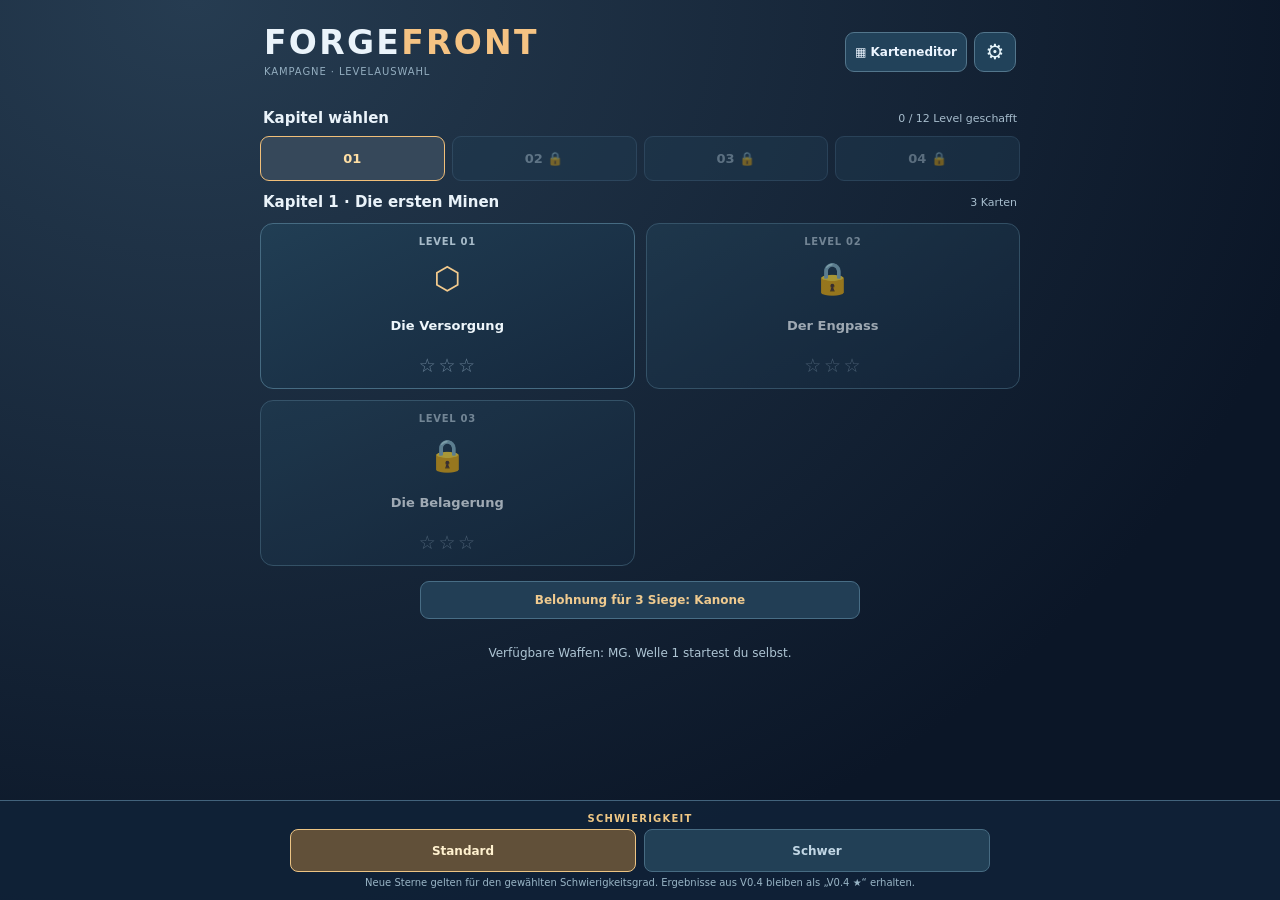
==== commit 59a9821d: "feat(editor): mobile map drawing AP1 with eraser undo and path validation" ====
--- a/index.html
+++ b/index.html
@@ -1,5 +1,5 @@
 <!doctype html>
-<html lang="de"><head><meta charset="UTF-8"><meta name="viewport" content="width=device-width,initial-scale=1,viewport-fit=cover"><meta name="theme-color" content="#0b1627"><title>Forgefront V0.5.0 DEV3 T3 – Kampagnen-Prototyp</title><style>:root{font-family:system-ui,-apple-system,'Segoe UI',sans-serif;color:#ecf4ff;background:#0b1627;font-synthesis:none}*{box-sizing:border-box}body{margin:0;background:radial-gradient(ellipse at 20% -10%,#263c51,#0b1627 68%);min-height:100vh}button{font:inherit;cursor:pointer;touch-action:manipulation}button:disabled{opacity:.42;cursor:default}.app{max-width:1000px;margin:auto;padding:8px 10px 155px}.brand{display:flex;justify-content:space-between;align-items:center;gap:8px;padding:1px 4px 5px}.brand h1{font-size:clamp(20px,4vw,28px);letter-spacing:.055em;margin:0}.brand h1 span{color:#f5c383}.brand small{color:#89abbc;letter-spacing:.08em;font-size:9px}.version{color:#f6c384;border:1px solid #47677a;border-radius:6px;padding:5px 7px;font-size:10px;white-space:nowrap}
+<html lang="de"><head><meta charset="UTF-8"><meta name="viewport" content="width=device-width,initial-scale=1,viewport-fit=cover"><meta name="theme-color" content="#0b1627"><title>Forgefront V0.5.0 DEV2 – Kampagnen-Prototyp</title><style>:root{font-family:system-ui,-apple-system,'Segoe UI',sans-serif;color:#ecf4ff;background:#0b1627;font-synthesis:none}*{box-sizing:border-box}body{margin:0;background:radial-gradient(ellipse at 20% -10%,#263c51,#0b1627 68%);min-height:100vh}button{font:inherit;cursor:pointer;touch-action:manipulation}button:disabled{opacity:.42;cursor:default}.app{max-width:1000px;margin:auto;padding:8px 10px 155px}.brand{display:flex;justify-content:space-between;align-items:center;gap:8px;padding:1px 4px 5px}.brand h1{font-size:clamp(20px,4vw,28px);letter-spacing:.055em;margin:0}.brand h1 span{color:#f5c383}.brand small{color:#89abbc;letter-spacing:.08em;font-size:9px}.version{color:#f6c384;border:1px solid #47677a;border-radius:6px;padding:5px 7px;font-size:10px;white-space:nowrap}
 .stats{position:sticky;top:env(safe-area-inset-top,0px);z-index:8;background:#0b1726f4;backdrop-filter:blur(9px);display:grid;grid-template-columns:repeat(5,minmax(0,1fr));gap:5px;padding:5px 0 7px}.stat{border:1px solid #35536b;background:#193048;border-radius:6px;text-align:center;padding:7px 1px}.stat label{display:block;font-size:clamp(8px,2vw,11px);color:#b4c8db;white-space:nowrap}.stat strong{display:block;font-size:clamp(14px,4vw,23px);font-variant-numeric:tabular-nums}
 .maptop{display:flex;align-items:center;justify-content:space-between;gap:5px;padding:5px 2px;font-size:10px;font-weight:750;color:#b7c8d8;min-height:26px}.maptop #phase-label{background:#315a50;color:#bdf7d6;border-radius:4px;padding:4px 6px;white-space:nowrap}.maptop #phase-label.combat{background:#5e3940;color:#ffe0d0}.maptop #indicator{overflow:hidden;text-overflow:ellipsis;white-space:nowrap}.maptop #threat{color:#f9c68e;white-space:nowrap}.map-frame{position:relative}.boardbox{position:relative;height:clamp(340px,72dvh,780px);overflow:auto;border:1px solid #49667d;border-radius:10px;background:#112238;overscroll-behavior:contain;touch-action:pan-x pan-y}#board{display:block;width:864px;height:auto;touch-action:none;cursor:crosshair;user-select:none;-webkit-user-select:none}.minimap-wrap{position:absolute;right:8px;top:8px;pointer-events:none;opacity:.9}#minimap{width:61px;height:68px;background:#112438;border:1px solid #6e92a4;border-radius:6px;pointer-events:auto;cursor:crosshair;box-shadow:0 2px 8px #06121ca8}.game-hint{font-size:11px;line-height:1.35;color:#b2cbd8;min-height:32px;margin:8px 2px}
 #overlay{position:absolute;inset:0;background:#081625e9;display:grid;place-items:center;z-index:5;padding:16px;text-align:center}#overlay.hidden{display:none}.intro{max-width:380px;padding:19px 17px;background:#192f46;border:1px solid #56748d;border-radius:15px;box-shadow:0 9px 40px #0008}.intro .o-icon{font-size:48px;color:#f1bd77}.intro h2{font-size:25px;margin:6px}.intro p{line-height:1.6;font-size:13px;color:#c4d7e3}
@@ -109,11 +109,39 @@
 body[data-menu-theme=light] .legacy-stars{color:#566d79}
 
 /* Always show data-integrity warnings even when menu hints are hidden on phones. */
-.campaign-note.save-error{display:block!important;color:#ffca99;font-weight:800}</style></head>
+.campaign-note.save-error{display:block!important;color:#ffca99;font-weight:800}
+
+/* AP1 – isolated mobile map editor */
+.campaign-editor-actions{display:flex;align-items:center;gap:7px}
+.editor-entry{min-height:40px;border:1px solid #53768c;border-radius:9px;background:#22425a;color:#ecf5ff;padding:7px 9px;font-size:12px;font-weight:800}
+.map-editor{min-height:100dvh;background:radial-gradient(ellipse at 20% 0%,#263d51,#0b1627 70%);padding:10px 10px 30px;color:#edf6fb}
+.editor-shell{width:min(100%,760px);margin:0 auto}
+.editor-header{display:flex;align-items:center;justify-content:space-between;gap:8px;margin:0 0 14px}
+.editor-header strong{font-size:14px;letter-spacing:.07em}
+.editor-draft{color:#eeca91;font-size:10px;white-space:nowrap}
+.editor-heading{display:flex;justify-content:space-between;align-items:center;gap:12px}
+.editor-heading h2{font-size:17px;margin:5px 0}
+.editor-heading button{min-height:42px;white-space:nowrap;padding:7px 10px}
+.editor-help,.editor-note{font-size:12px;line-height:1.5;color:#b5cddd;margin:7px 0 10px}
+.editor-note{color:#e9bd85}
+.editor-zoom-bar{display:flex;align-items:center;gap:6px;margin:6px 0 8px}
+.editor-zoom-bar button{background:#28465d;border:1px solid #56788c;color:#f1f8fd;border-radius:8px;min-width:43px;min-height:43px;padding:7px;font-weight:800}
+.editor-zoom-bar span{min-width:53px;text-align:center;font-size:12px}
+.editor-viewport{width:100%;height:min(59dvh,610px);min-height:275px;overflow:auto;overscroll-behavior:contain;border-radius:10px;border:1px solid #5e7e8b;background:#0c2034;touch-action:pan-x pan-y}
+#editor-canvas{display:block;width:540px;height:600px;max-width:none;touch-action:none;user-select:none;-webkit-user-select:none}
+.editor-tools{display:grid;grid-template-columns:repeat(3,minmax(0,1fr));gap:7px;margin:10px 0 7px}
+.editor-tools button{min-width:0;min-height:49px;border-radius:8px;border:1px solid #547388;background:#213e54;color:#e9f4ff;font-weight:800;font-size:12px;padding:5px 3px}
+.editor-tools button.selected{background:#745d39;border-color:#f2c781;color:#fff2d7;box-shadow:0 0 0 1px #f2c781 inset}
+.editor-actions{display:grid;grid-template-columns:1fr 1fr;gap:8px}
+.editor-actions button{min-height:43px}
+.editor-status{border:1px solid #577286;border-radius:8px;background:#1b3548;color:#e6f4ff;font-size:12px;min-height:40px;padding:10px;margin:9px 0}
+.editor-status[data-valid=true]{border-color:#8ad2ae;color:#bdf4d0}
+body[data-menu-theme=light] .editor-entry{background:#e7f1f6;color:#324a5b}
+@media(max-width:375px){.campaign-editor-actions{gap:4px}.editor-entry{font-size:10px;padding:7px 5px}.editor-header strong{font-size:12px}.editor-tools button{font-size:10px}.editor-help{font-size:11px}}</style></head>
 <body>
 <section id="campaign" class="campaign" aria-label="Forgefront Levelauswahl">
   <div class="campaign-inner">
-    <header class="campaign-header"><div><h1>FORGE<span>FRONT</span></h1><p>KAMPAGNE · LEVELAUSWAHL</p></div><button type="button" id="settings-open" class="icon-button" aria-label="Einstellungen öffnen" title="Einstellungen">⚙</button></header>
+    <header class="campaign-header"><div><h1>FORGE<span>FRONT</span></h1><p>KAMPAGNE · LEVELAUSWAHL</p></div><div class="campaign-editor-actions"><button type="button" id="editor-open" class="editor-entry" title="Karte zeichnen">▦ Karteneditor</button><button type="button" id="settings-open" class="icon-button" aria-label="Einstellungen öffnen" title="Einstellungen">⚙</button></div></header>
     <div class="campaign-heading"><h2>Kapitel wählen</h2><span id="campaign-progress">0 / 3 geschafft</span></div>
     <nav id="chapter-tabs" class="chapter-tabs" aria-label="Kampagnenkapitel"></nav>
     <div class="campaign-heading"><h2 id="chapter-title">Kapitel 1</h2><span id="chapter-subtitle">Die ersten Schritte</span></div>
@@ -139,6 +167,25 @@
     </div>
   </section>
 </section>
+<section id="map-editor" class="map-editor" hidden aria-label="Karteneditor">
+<div class="editor-shell">
+<header class="editor-header"><button type="button" id="editor-back" class="back-button">‹ Levelauswahl</button><strong>KARTENEDITOR</strong><span class="editor-draft">AP1 · ENTWURF</span></header>
+<div class="editor-heading"><h2>Neue Karte zeichnen</h2><button type="button" id="editor-check" class="secondary-action">✓ Karte prüfen</button></div>
+<p class="editor-help">Mit dem Finger Wege und Erz zeichnen. Start (S) und HQ (H) lassen sich versetzen. Der Radiergummi löscht einzelne Felder auch durch Ziehen.</p>
+<div class="editor-zoom-bar"><button type="button" id="editor-zoom-out" aria-label="Verkleinern">−</button><span id="editor-zoom">75 %</span><button type="button" id="editor-zoom-in" aria-label="Vergrößern">+</button><button type="button" id="editor-fit">Gesamtkarte</button></div>
+<div id="editor-viewport" class="editor-viewport"><canvas id="editor-canvas" width="720" height="800" aria-label="Rasterkarte bearbeiten"></canvas></div>
+<div class="editor-tools" role="toolbar" aria-label="Kartenwerkzeuge">
+<button type="button" data-editor-tool="path" class="selected" aria-pressed="true">✎ Weg</button>
+<button type="button" data-editor-tool="ore" aria-pressed="false">◆ Erz</button>
+<button type="button" data-editor-tool="erase" aria-pressed="false">⌫ Radiergummi</button>
+<button type="button" data-editor-tool="spawn" aria-pressed="false">⚑ Start</button>
+<button type="button" data-editor-tool="hq" aria-pressed="false">⬡ HQ</button>
+<button type="button" data-editor-tool="pan" aria-pressed="false">✥ Verschieben</button>
+</div>
+<div class="editor-actions"><button type="button" id="editor-undo" class="secondary-action" disabled>↶ Rückgängig</button><button type="button" id="editor-clear" class="secondary-action">Neue leere Karte</button></div>
+<p id="editor-status" class="editor-status" role="status" aria-live="polite">Zeichne einen Weg vom Start zum HQ.</p>
+<p class="editor-note">AP1 dient nur zum Zeichnen. Entwürfe werden nicht gespeichert oder veröffentlicht. Testspielen und Schwer-Bosskill-Freigabe folgen später.</p>
+</div></section>
 <div id="game-shell" hidden><div class="app">
 <header class="brand"><button type="button" id="back-to-campaign" class="back-button" aria-label="Zurück zur Levelauswahl">‹ Levelauswahl</button><div><h1>FORGE<span>FRONT</span></h1><small>LOGISTIK · BAUEN · ÜBERLEBEN</small></div><div class="top-tools"><button type="button" id="help" aria-label="Tutorial und Hilfe öffnen" title="Tutorial öffnen">? HILFE</button><span class="version">ALPHA 0.5.0 · DEV2</span></div></header>
 <section class="stats" aria-label="Gold"><div class="stat"><label>● GOLD</label><strong id="gold">180</strong></div></section>
@@ -177,9 +224,9 @@
 </div></div>
 <div class="dock-actions"><button type="button" class="primary" id="pause">▶ WELLE 1 STARTEN</button><button type="button" id="reset" class="reset" title="Neue Runde">↻</button></div>
 <div id="speed-controls" class="speed-controls" role="group" aria-label="Spieltempo" hidden><span>TEMPO</span><button type="button" data-speed="1" aria-pressed="false">1×</button><button type="button" data-speed="2" aria-pressed="true">2×</button><button type="button" data-speed="3" aria-pressed="false">3×</button></div>
-<div id="status" class="dock-status" role="status">V0.5.0 DEV3 T3 · Kampfprototyp</div></div></div><script>(() => {
+<div id="status" class="dock-status" role="status">V0.5.0 DEV2 · Kampfprototyp</div></div></div><script>(() => {
 'use strict';
-const BUILD_ID='0.5.0-dev3-t3';
+const BUILD_ID='0.5.0-dev2';
 const W=18,H=20,S=60,MAX_WAVES=6,FIRST_DELAY=2,DISPLAY_UPDATE_MS=250,DISPLAY_RESPONSE_S=1.5,DIRS=[[0,-1],[1,0],[0,1],[-1,0]];
 const ECONOMY={goldPerType:{scout:1,normal:1,heavy:3,panic:1,boss:20},goldPerWave:20}; // V0.5 A20 test economy.
 const DIFFICULTIES={
@@ -365,7 +412,7 @@
    interval:plan.intervals[i]+(map===1?.03:map===2?.05:0),
    groupSize:Math.max(6,Math.round(count/4)),gap:.85+map*.09,
    scoutShare:chapter===0?.44:.30,heavyShare:plan.heavy[i],
-   panicGroups:plan.panic[i]+(map===2&&chapter>=2&&i>2?1:0)+(currentLevel.id==='c3-l2'&&i>=3?1:0),
+   panicGroups:plan.panic[i]+(map===2&&chapter>=2&&i>2?1:0),
    variantSeed:chapter*71+map*19+i*11+1,
    boss:i===5,bossHp:plan.bossHp+map*8,bossSpeed:[.78,.81,.82][map],bossArmor:0
   };
@@ -1028,4 +1075,272 @@
 }
 
 $('difficulty').value=selectedDifficulty;applyTheme(save.theme);showCampaign();setZoom((window.innerWidth||900)<700?.7:.82);requestAnimationFrame(frame);
+})();</script><script>/* Forgefront map editor AP1 – isolated from campaign saves and combat. */
+(function () {
+  'use strict';
+  const WIDTH = 18, HEIGHT = 20, TILE = 40;
+  const key = (x, y) => x + ',' + y;
+  const inside = (x, y) => Number.isInteger(x) && Number.isInteger(y) && x >= 0 && y >= 0 && x < WIDTH && y < HEIGHT;
+  const border = (x, y) => x === 0 || y === 0 || x === WIDTH - 1 || y === HEIGHT - 1;
+  const at = (a, x, y) => a.x === x && a.y === y;
+
+  function makeState() {
+    return { path: new Set(), ore: new Set(), spawn: { x: 0, y: 3 }, hq: { x: 16, y: 18 } };
+  }
+  function cloneState(s) {
+    return {
+      path: new Set(s.path), ore: new Set(s.ore),
+      spawn: { x: s.spawn.x, y: s.spawn.y }, hq: { x: s.hq.x, y: s.hq.y }
+    };
+  }
+  // A brush operation only changes a tile. No map is saved by AP1.
+  function paintCell(s, tool, x, y) {
+    if (!inside(x, y)) return false;
+    const k = key(x, y);
+    if (tool === 'path') {
+      if (s.ore.has(k) || s.path.has(k)) return false;
+      s.path.add(k);
+      return true;
+    }
+    if (tool === 'ore') {
+      if (s.path.has(k) || s.ore.has(k) || at(s.spawn, x, y) || at(s.hq, x, y)) return false;
+      s.ore.add(k);
+      return true;
+    }
+    if (tool === 'erase') {
+      // The markers themselves are moved with their respective tools.
+      const changed = s.ore.delete(k) || s.path.delete(k);
+      return changed;
+    }
+    if (tool === 'spawn') {
+      if (!border(x, y) || at(s.hq, x, y) || s.ore.has(k) || at(s.spawn, x, y)) return false;
+      s.spawn = { x, y };
+      s.path.add(k);
+      return true;
+    }
+    if (tool === 'hq') {
+      if (at(s.spawn, x, y) || s.ore.has(k) || at(s.hq, x, y)) return false;
+      s.hq = { x, y };
+      s.path.add(k);
+      return true;
+    }
+    return false;
+  }
+
+  // Raster interpolation avoids gaps when a finger skips tiles between events.
+  function paintLine(s, tool, from, to) {
+    if (!inside(from.x, from.y) || !inside(to.x, to.y)) return false;
+    let changed = paintCell(s, tool, from.x, from.y);
+    if (tool !== 'path' && tool !== 'ore' && tool !== 'erase') return changed;
+    let x = from.x, y = from.y;
+    while (x !== to.x || y !== to.y) {
+      if (x !== to.x) {
+        x += Math.sign(to.x - x);
+        changed = paintCell(s, tool, x, y) || changed;
+      }
+      if (y !== to.y) {
+        y += Math.sign(to.y - y);
+        changed = paintCell(s, tool, x, y) || changed;
+      }
+    }
+    return changed;
+  }
+
+  function validate(s) {
+    const fail = reason => ({ valid: false, message: reason });
+    if (!inside(s.spawn.x, s.spawn.y) || !border(s.spawn.x, s.spawn.y)) return fail('Start muss am Kartenrand liegen.');
+    if (!inside(s.hq.x, s.hq.y) || at(s.spawn, s.hq.x, s.hq.y)) return fail('HQ und Start müssen getrennte Felder sein.');
+    if (s.path.size < 6) return fail('Zeichne einen Gegnerweg mit mindestens sechs Feldern.');
+    if (!s.path.has(key(s.spawn.x, s.spawn.y)) || !s.path.has(key(s.hq.x, s.hq.y))) {
+      return fail('Der Gegnerweg muss Start und HQ erreichen.');
+    }
+    if (s.ore.size === 0) return fail('Platziere mindestens ein Erzfeld.');
+    for (const k of s.ore) if (s.path.has(k)) return fail('Erz und Weg dürfen sich nicht überlappen.');
+    const neighbours = k => {
+      const [x, y] = k.split(',').map(Number);
+      return [[x - 1, y], [x + 1, y], [x, y - 1], [x, y + 1]]
+        .map(p => key(p[0], p[1])).filter(n => s.path.has(n));
+    };
+    const first = key(s.spawn.x, s.spawn.y), last = key(s.hq.x, s.hq.y);
+    for (const k of s.path) {
+      const expected = k === first || k === last ? 1 : 2;
+      if (neighbours(k).length !== expected) return fail('Weg enthält eine Verzweigung, Schleife oder ein offenes Ende.');
+    }
+    const visited = new Set([first]), queue = [first];
+    for (let i = 0; i < queue.length; i++) {
+      for (const n of neighbours(queue[i])) if (!visited.has(n)) {
+        visited.add(n);
+        queue.push(n);
+      }
+    }
+    if (visited.size !== s.path.size || !visited.has(last)) return fail('Der Weg muss durchgehend von Start bis HQ führen.');
+    return { valid: true, message: 'Geometrie gültig. Testspielen und Speichern folgen erst mit AP2.' };
+  }
+
+  if (typeof module !== 'undefined' && module.exports) {
+    module.exports = { WIDTH, HEIGHT, makeState, cloneState, paintCell, paintLine, validate };
+  }
+  if (typeof document === 'undefined') return;
+
+  const section = document.getElementById('map-editor');
+  const openButton = document.getElementById('editor-open');
+  if (!section || !openButton) return;
+  const campaign = document.getElementById('campaign');
+  const canvas = document.getElementById('editor-canvas');
+  const viewport = document.getElementById('editor-viewport');
+  const ctx = canvas.getContext('2d');
+  const status = document.getElementById('editor-status');
+  const undoButton = document.getElementById('editor-undo');
+  const buttons = Array.from(section.querySelectorAll('[data-editor-tool]'));
+  let state = makeState(), history = [], tool = 'path', zoom = 0.75, pointer = null;
+
+  function setMessage(message) { status.textContent = message; }
+  function render() {
+    ctx.clearRect(0, 0, canvas.width, canvas.height);
+    ctx.fillStyle = '#163349';
+    ctx.fillRect(0, 0, canvas.width, canvas.height);
+    for (let y = 0; y < HEIGHT; y++) for (let x = 0; x < WIDTH; x++) {
+      const k = key(x, y), px = x * TILE, py = y * TILE;
+      if (state.path.has(k)) {
+        ctx.fillStyle = '#a48e6b';
+        ctx.fillRect(px + 1, py + 1, TILE - 2, TILE - 2);
+      } else if (state.ore.has(k)) {
+        ctx.fillStyle = '#bd864a';
+        ctx.fillRect(px + 2, py + 2, TILE - 4, TILE - 4);
+        ctx.fillStyle = '#f7cd81';
+        ctx.beginPath(); ctx.arc(px + TILE / 2, py + TILE / 2, 7, 0, 2 * Math.PI); ctx.fill();
+      }
+      ctx.strokeStyle = '#597083';
+      ctx.lineWidth = 0.65;
+      ctx.strokeRect(px + 0.5, py + 0.5, TILE, TILE);
+    }
+    function marker(pos, color, label) {
+      ctx.fillStyle = color;
+      ctx.fillRect(pos.x * TILE + 3, pos.y * TILE + 3, TILE - 6, TILE - 6);
+      ctx.font = 'bold 19px system-ui';
+      ctx.fillStyle = '#102235';
+      ctx.textAlign = 'center';
+      ctx.textBaseline = 'middle';
+      ctx.fillText(label, pos.x * TILE + TILE / 2, pos.y * TILE + TILE / 2);
+    }
+    marker(state.spawn, '#8ad2ae', 'S');
+    marker(state.hq, '#f7c781', 'H');
+    undoButton.disabled = history.length === 0;
+  }
+  function chooseTool(name) {
+    tool = name;
+    buttons.forEach(b => {
+      const selected = b.dataset.editorTool === tool;
+      b.classList.toggle('selected', selected);
+      b.setAttribute('aria-pressed', String(selected));
+    });
+    const hints = {
+      path: 'Weg: mit dem Finger zeichnen. Berührte Rasterfelder verbinden sich.',
+      ore: 'Erz: Felder einzeln oder durch Ziehen markieren.',
+      erase: 'Radiergummi: über Weg oder Erz wischen, um einzelne Felder zu löschen.',
+      spawn: 'Start: Feld am Kartenrand antippen.',
+      hq: 'HQ: Zielposition antippen.',
+      pan: 'Verschieben: Spielfeld mit einem Finger bewegen.'
+    };
+    setMessage(hints[tool]);
+  }
+  function applyZoom(value) {
+    zoom = Math.max(0.4, Math.min(1.5, value));
+    canvas.style.width = (WIDTH * TILE * zoom) + 'px';
+    canvas.style.height = (HEIGHT * TILE * zoom) + 'px';
+    document.getElementById('editor-zoom').textContent = Math.round(zoom * 100) + ' %';
+  }
+  function tileAt(e) {
+    const r = canvas.getBoundingClientRect();
+    const x = Math.floor((e.clientX - r.left) * WIDTH / r.width);
+    const y = Math.floor((e.clientY - r.top) * HEIGHT / r.height);
+    return inside(x, y) ? { x, y } : null;
+  }
+  function endStroke(cancelled) {
+    if (!pointer) return;
+    if (cancelled) state = pointer.before;
+    else if (pointer.changed) {
+      history.push(pointer.before);
+      if (history.length > 30) history.shift();
+    }
+    pointer = null;
+    render();
+  }
+
+  canvas.addEventListener('pointerdown', e => {
+    if (pointer || (e.pointerType === 'mouse' && e.button !== 0)) return;
+    const cell = tileAt(e);
+    if (!cell && tool !== 'pan') return;
+    e.preventDefault();
+    canvas.setPointerCapture(e.pointerId);
+    pointer = { id: e.pointerId, last: cell, x: e.clientX, y: e.clientY, before: cloneState(state), changed: false };
+    if (tool !== 'pan') {
+      pointer.changed = paintCell(state, tool, cell.x, cell.y);
+      render();
+    }
+  });
+  canvas.addEventListener('pointermove', e => {
+    if (!pointer || e.pointerId !== pointer.id) return;
+    e.preventDefault();
+    if (tool === 'pan') {
+      viewport.scrollLeft -= e.clientX - pointer.x;
+      viewport.scrollTop -= e.clientY - pointer.y;
+      pointer.x = e.clientX; pointer.y = e.clientY;
+      return;
+    }
+    if (tool === 'spawn' || tool === 'hq') return;
+    const cell = tileAt(e);
+    if (!cell) return;
+    pointer.changed = paintLine(state, tool, pointer.last || cell, cell) || pointer.changed;
+    pointer.last = cell;
+    render();
+  });
+  canvas.addEventListener('pointerup', e => {
+    if (!pointer || e.pointerId !== pointer.id) return;
+    endStroke(false);
+  });
+  canvas.addEventListener('pointercancel', e => {
+    if (pointer && e.pointerId === pointer.id) endStroke(true);
+  });
+  canvas.addEventListener('lostpointercapture', () => endStroke(false));
+
+  buttons.forEach(b => b.addEventListener('click', () => chooseTool(b.dataset.editorTool)));
+  undoButton.addEventListener('click', () => {
+    if (!history.length) return;
+    state = history.pop();
+    render();
+    setMessage('Letzten Zeichenstrich rückgängig gemacht.');
+  });
+  document.getElementById('editor-check').addEventListener('click', () => {
+    const result = validate(state);
+    status.dataset.valid = String(result.valid);
+    setMessage(result.message);
+  });
+  document.getElementById('editor-zoom-in').addEventListener('click', () => applyZoom(zoom + 0.2));
+  document.getElementById('editor-zoom-out').addEventListener('click', () => applyZoom(zoom - 0.2));
+  document.getElementById('editor-fit').addEventListener('click', () => {
+    applyZoom((viewport.clientWidth - 4) / (WIDTH * TILE));
+    viewport.scrollLeft = 0; viewport.scrollTop = 0;
+  });
+  document.getElementById('editor-clear').addEventListener('click', () => {
+    if (!window.confirm('Die aktuelle, nicht gespeicherte Karte verwerfen?')) return;
+    state = makeState(); history = [];
+    render(); setMessage('Neue leere Karte.');
+  });
+  openButton.addEventListener('click', () => {
+    if (!document.getElementById('game-shell').hidden) return;
+    state = makeState(); history = [];
+    campaign.hidden = true;
+    section.hidden = false;
+    applyZoom(0.75);
+    viewport.scrollLeft = 0; viewport.scrollTop = 0;
+    render(); chooseTool('path');
+  });
+  document.getElementById('editor-back').addEventListener('click', () => {
+    if ((state.path.size || state.ore.size) && !window.confirm('Nicht gespeicherte Karte verwerfen und zur Kampagne zurück?')) return;
+    if (pointer) endStroke(true);
+    section.hidden = true;
+    campaign.hidden = false;
+    state = makeState(); history = [];
+  });
 })();</script></body></html>
